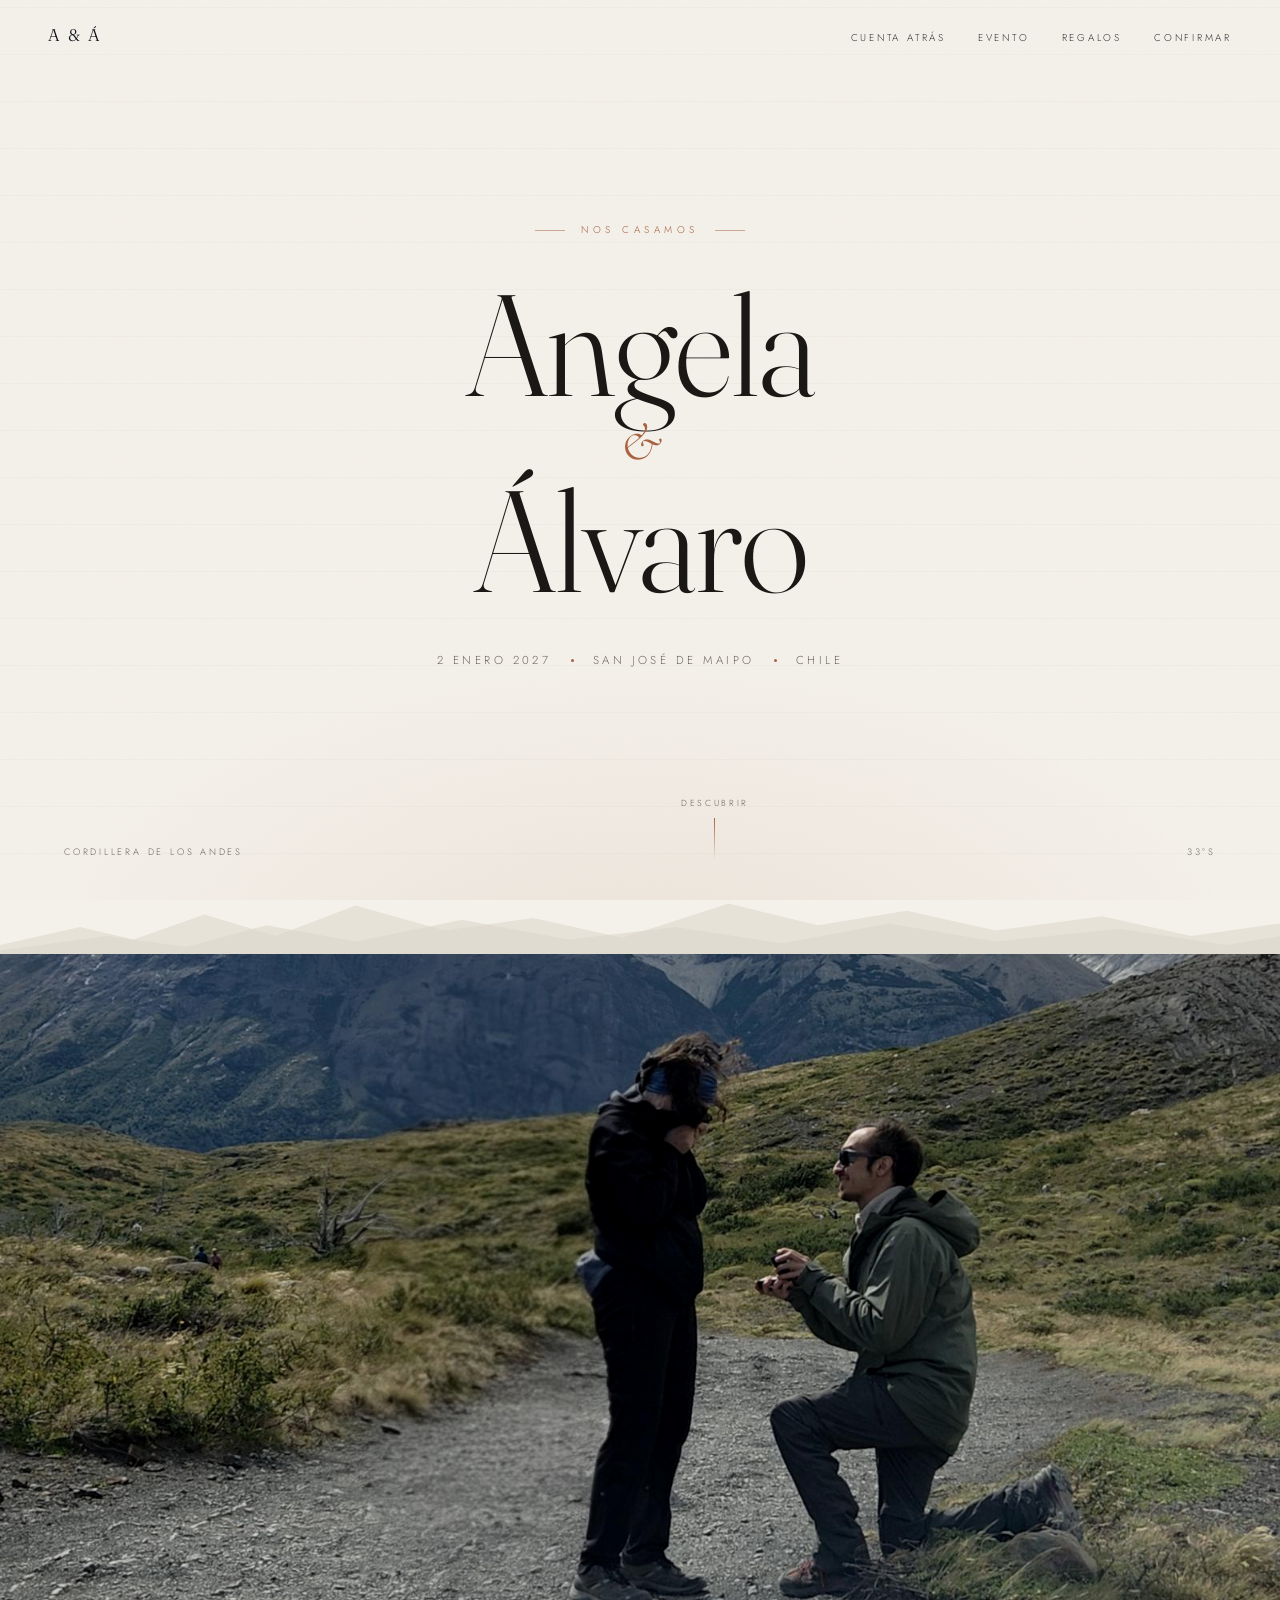
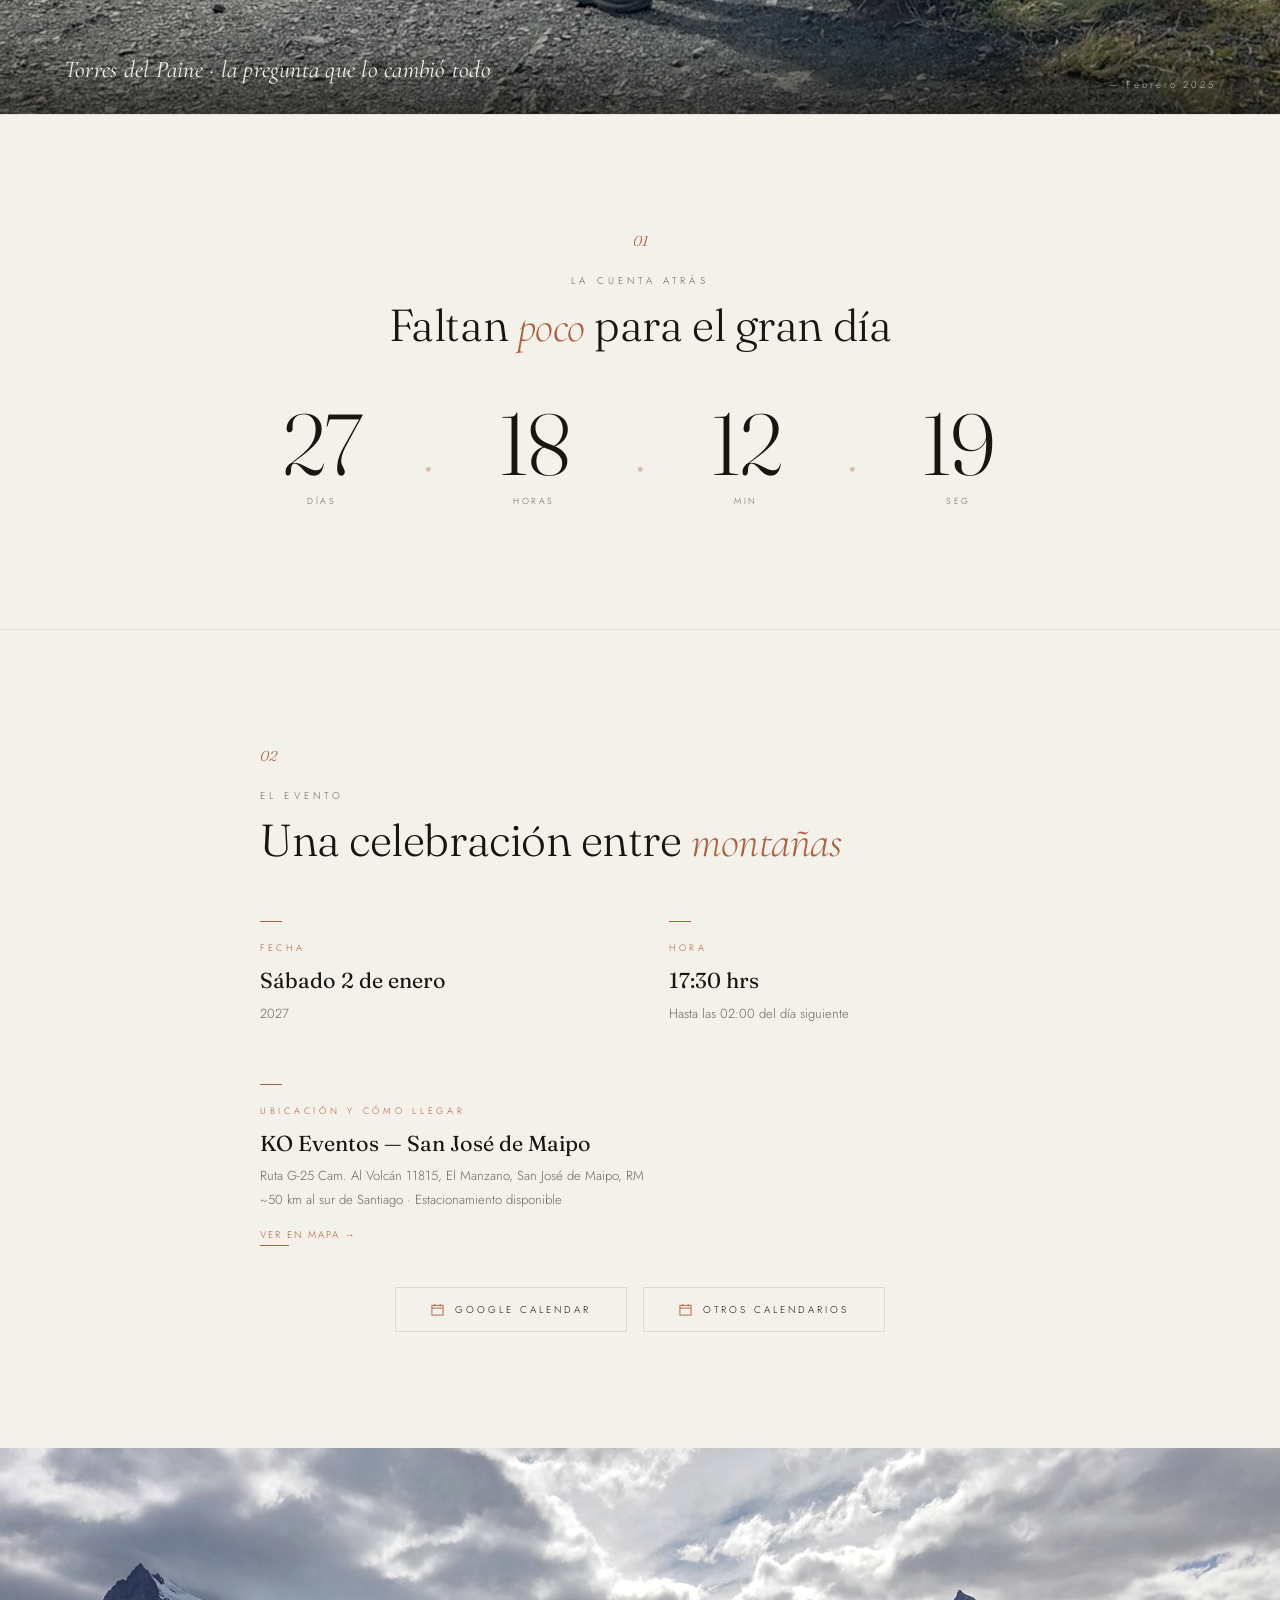
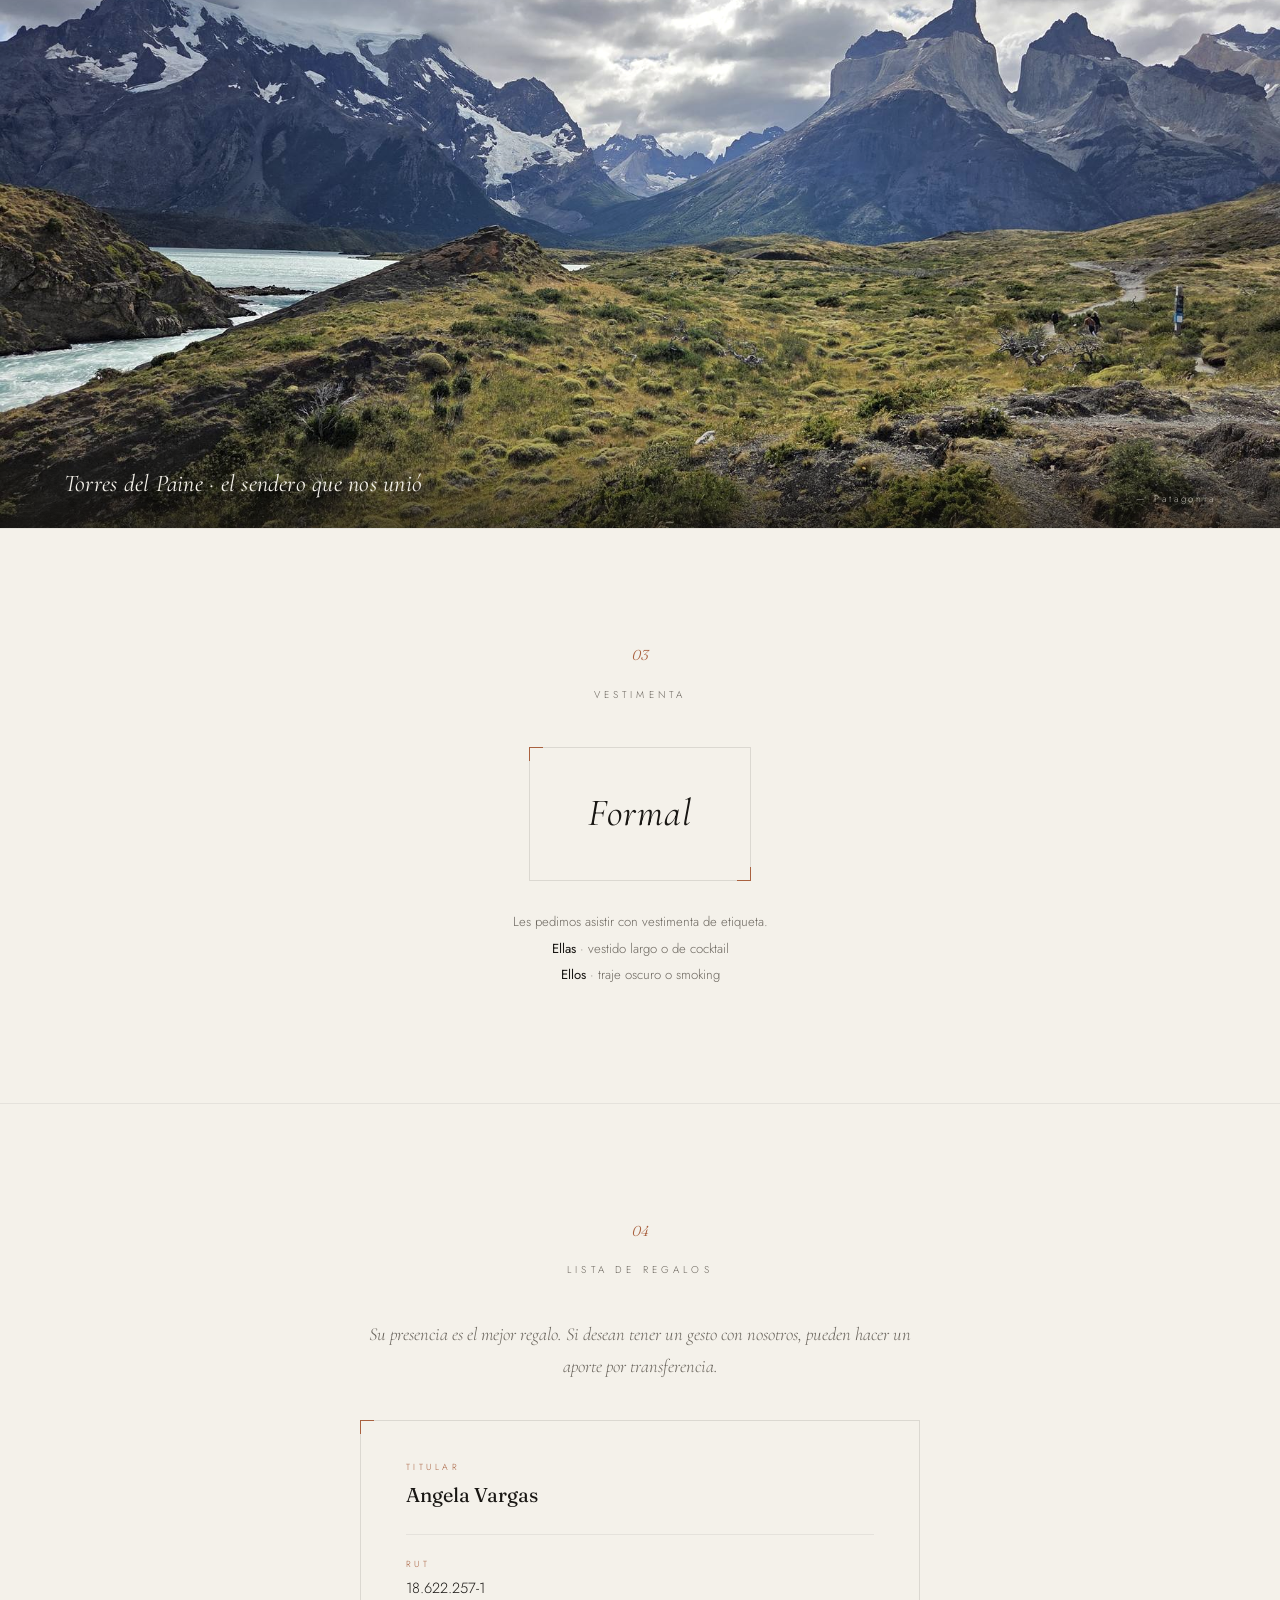
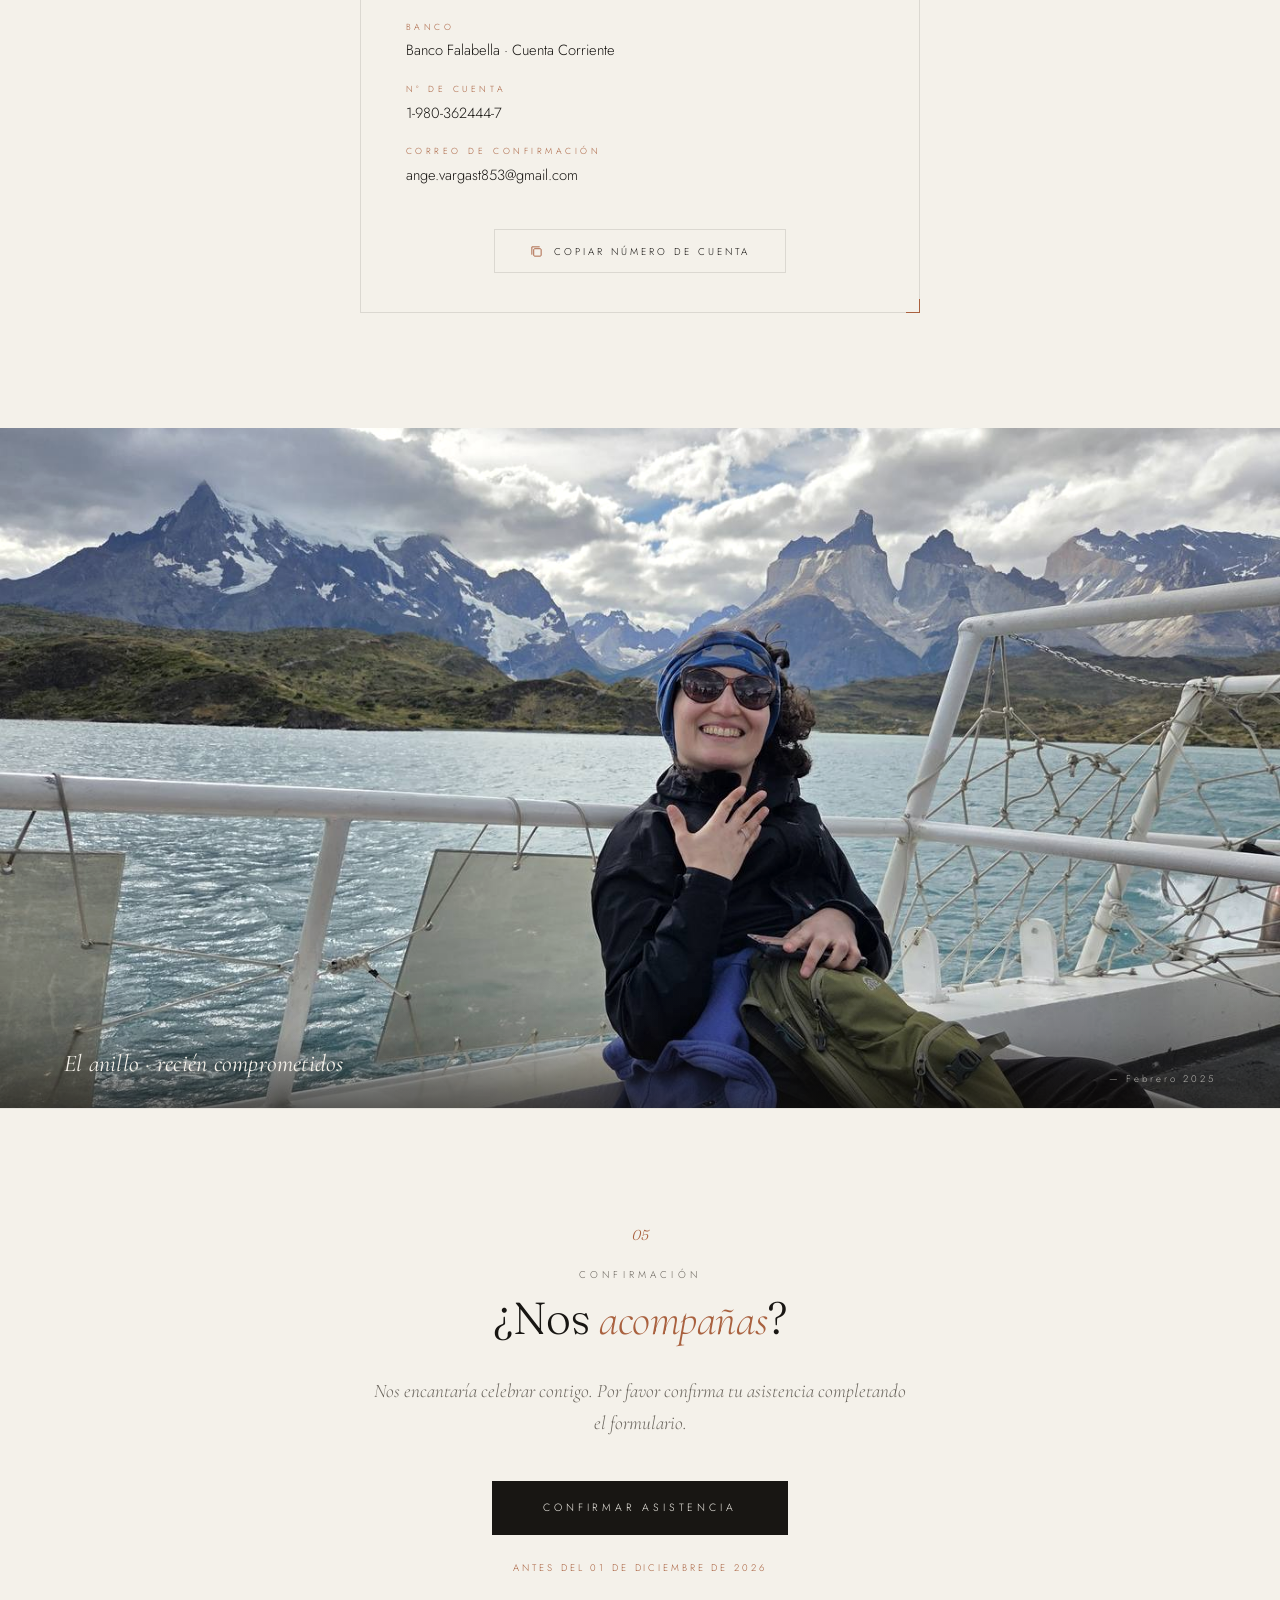
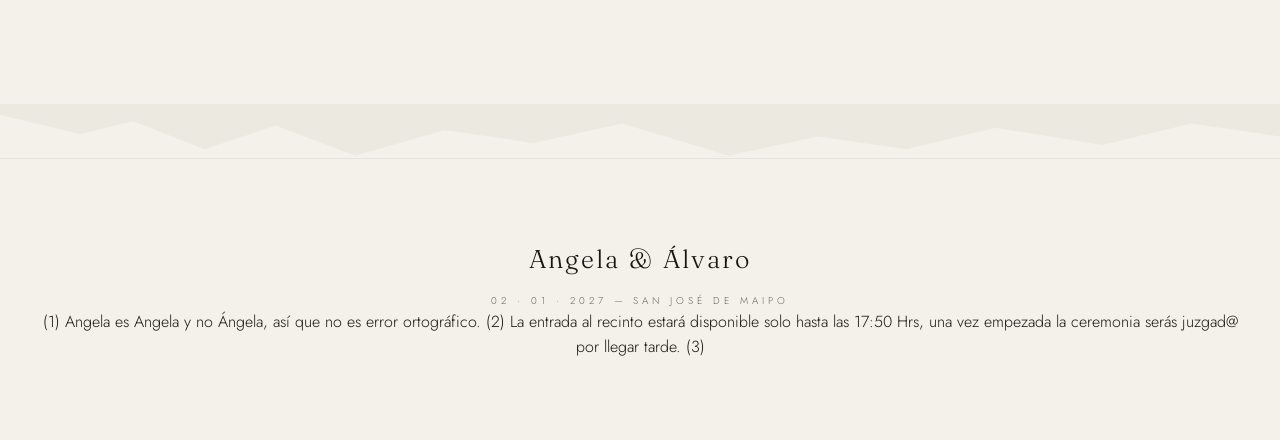
==== docs/index.html @ 8c78df87 "feat: limpieza tema bw y ajustes menores de contenido - Elimina tema b&w (docs/bw.html, src/css/them" ====
﻿<!DOCTYPE html>
<html lang="es">
<head>
<meta charset="UTF-8"/>
<meta name="viewport" content="width=device-width, initial-scale=1.0"/>
<title>Angela & Álvaro · Enero 2027</title>
<link rel="preconnect" href="https://fonts.googleapis.com"/>
<link rel="preconnect" href="https://fonts.gstatic.com" crossorigin/>
<link href="https://fonts.googleapis.com/css2?family=Cormorant:ital,wght@0,300;0,400;0,500;1,300;1,400&family=Fraunces:ital,opsz,wght@0,9..144,300;0,9..144,400;1,9..144,300&family=Jost:wght@200;300;400;500&display=swap" rel="stylesheet"/>
<style>
:root{
--paper:#f4f1ea;
  --paper-2:#eceae2;
  --ink:#181613;
  --ink-soft:#4e4a44;
  --mid:#6b665e;
  --accent:#a9613f;
  --accent-deep:#8a4a2d;
  --line:rgba(40,36,30,0.12);
  --line-soft:rgba(40,36,30,0.07);
}
</style>
<style>
*,*::before,*::after{box-sizing:border-box;margin:0;padding:0}

html{scroll-behavior:smooth;-webkit-font-smoothing:antialiased}
body{
  background:var(--paper);
  color:var(--ink);
  font-family:'Jost',sans-serif;
  font-weight:300;
  overflow-x:hidden;
  line-height:1.6;
}
/* film-grain texture overlay */
body::after{
  content:'';
  position:fixed;inset:0;
  pointer-events:none;
  z-index:9999;
  opacity:0.035;
  background-image:url("data:image/svg+xml,%3Csvg xmlns='http://www.w3.org/2000/svg' width='120' height='120'%3E%3Cfilter id='n'%3E%3CfeTurbulence type='fractalNoise' baseFrequency='0.85' numOctaves='3'/%3E%3C/filter%3E%3Crect width='100%25' height='100%25' filter='url(%23n)'/%3E%3C/svg%3E");
}

/* ───── NAV ───── */
.nav{
  position:fixed;top:0;left:0;right:0;z-index:100;
  display:flex;align-items:center;justify-content:space-between;
  padding:1.4rem clamp(1.2rem,4vw,3rem);
  mix-blend-mode:difference;
  transition:padding .4s ease;
}
.nav-mono{
  font-family:'Fraunces',serif;
  font-weight:300;
  font-size:1.05rem;
  letter-spacing:0.12em;
  color:#fff;
}
.nav-links{display:flex;gap:2rem;list-style:none}
.nav-links a{
  font-family:'Jost',sans-serif;font-weight:300;
  font-size:0.62rem;letter-spacing:0.28em;text-transform:uppercase;
  color:#fff;text-decoration:none;opacity:0.85;transition:opacity .3s;
}
.nav-links a:hover{opacity:1}
@media(max-width:680px){.nav-links{display:none}}

/* ───── HERO ───── */
.hero{
  position:relative;min-height:100svh;
  display:grid;grid-template-rows:1fr auto;
  padding:6rem clamp(1.5rem,5vw,4rem) 2.5rem;
  overflow:hidden;
}
.hero::before{
  content:'';position:absolute;inset:0;z-index:0;
  background:
    radial-gradient(ellipse 80% 60% at 50% 110%,rgba(169,97,63,0.10),transparent 60%),
    repeating-linear-gradient(0deg,transparent,transparent 46px,rgba(40,36,30,0.025) 46px,rgba(40,36,30,0.025) 47px);
}
.hero-grid{
  position:relative;z-index:1;
  align-self:center;
  display:grid;
  justify-items:center;
  text-align:center;
  width:100%;
}
.hero-kick{
  display:flex;align-items:center;gap:1rem;
  font-family:'Jost',sans-serif;font-weight:300;
  font-size:0.62rem;letter-spacing:0.45em;text-transform:uppercase;
  color:var(--accent);margin-bottom:2.5rem;
  opacity:0;animation:fu 1s .2s forwards;
}
.hero-kick::before,.hero-kick::after{content:'';width:30px;height:1px;background:var(--accent);opacity:0.5}
.hero-names{
  font-family:'Fraunces',serif;
  font-weight:300;
  font-size:clamp(3.6rem,12vw,9rem);
  line-height:0.92;
  letter-spacing:-0.015em;
  color:var(--ink);
}
.hero-names .n{display:block;opacity:0;animation:fu 1.2s forwards}
.hero-names .n1{animation-delay:.4s}
.hero-names .n2{animation-delay:.62s}
.hero-amp{
  font-family:'Cormorant',serif;font-style:italic;font-weight:300;
  font-size:clamp(1.8rem,5vw,3.4rem);
  color:var(--accent);
  display:block;margin:0.12em 0;
  opacity:0;animation:fu 1.2s .52s forwards;
}
.hero-meta{
  margin-top:2.8rem;
  display:flex;align-items:center;gap:1.2rem;flex-wrap:wrap;justify-content:center;
  font-family:'Jost',sans-serif;font-weight:300;
  font-size:0.72rem;letter-spacing:0.3em;text-transform:uppercase;
  color:var(--mid);
  opacity:0;animation:fu 1s .82s forwards;
}
.hero-meta .dot{width:3px;height:3px;border-radius:50%;background:var(--accent)}
.hero-foot{
  position:relative;z-index:1;
  display:flex;align-items:flex-end;justify-content:space-between;
  opacity:0;animation:fu 1s 1.2s forwards;
}
.hero-foot span{
  font-family:'Jost',sans-serif;font-weight:300;
  font-size:0.58rem;letter-spacing:0.3em;text-transform:uppercase;color:var(--mid);
}
.scroll-cue{display:flex;flex-direction:column;align-items:center;gap:.5rem}
.scroll-cue .ln{width:1px;height:42px;background:linear-gradient(var(--accent),transparent);animation:sp 2.4s 1.6s ease-in-out infinite}
@keyframes sp{0%,100%{opacity:.4;transform:scaleY(1)}50%{opacity:1;transform:scaleY(1.2)}}

/* ───── SECTION SHELL ───── */
section{position:relative;padding:clamp(4.5rem,9vw,8rem) clamp(1.5rem,5vw,4rem);border-top:1px solid var(--line-soft)}
.sec-num{
  font-family:'Fraunces',serif;font-style:italic;font-weight:300;
  font-size:0.9rem;color:var(--accent);
  display:block;margin-bottom:0.8rem;
}
.sec-label{
  font-family:'Jost',sans-serif;font-weight:300;
  font-size:0.62rem;letter-spacing:0.42em;text-transform:uppercase;
  color:var(--mid);
}
.sec-head{
  font-family:'Fraunces',serif;font-weight:300;
  font-size:clamp(1.8rem,4.5vw,2.8rem);
  line-height:1.1;letter-spacing:-0.01em;
  margin-top:0.5rem;
}
.sec-head em{font-family:'Cormorant',serif;font-style:italic;color:var(--accent)}

/* ───── PHOTO BANDS ───── */
.ph{position:relative;overflow:hidden;line-height:0;background:var(--paper-2)}
.ph-img{
  width:100%;height:clamp(360px,62vw,680px);object-fit:cover;display:block;
  filter:saturate(0.9) contrast(1.04);
  transition:transform 1.6s cubic-bezier(.2,.7,.2,1);
}
.ph:hover .ph-img{transform:scale(1.04)}
.ph-cap{
  position:absolute;left:0;right:0;bottom:0;
  padding:4rem clamp(1.5rem,5vw,4rem) 1.8rem;
  background:linear-gradient(to top,rgba(20,18,14,.62),rgba(20,18,14,.12) 60%,transparent);
  display:flex;align-items:flex-end;justify-content:space-between;gap:1rem;
}
.ph-cap .t{
  font-family:'Cormorant',serif;font-style:italic;font-weight:400;
  font-size:clamp(1.05rem,2.6vw,1.5rem);
  color:#f4f1ea;letter-spacing:0.01em;line-height:1.3;
}
.ph-cap .ix{
  font-family:'Jost',sans-serif;font-weight:300;
  font-size:0.6rem;letter-spacing:0.3em;color:rgba(244,241,234,.7);
  white-space:nowrap;
}
/* tall portrait band */
.ph.tall .ph-img{height:clamp(440px,90vw,760px);}

/* ───── COUNTDOWN ───── */
.cd-wrap{max-width:760px;margin:0 auto;text-align:center}
.cd-head{margin-bottom:3.4rem}
.cd-grid{display:flex;justify-content:center;align-items:flex-start;gap:clamp(.6rem,3vw,2.4rem);flex-wrap:nowrap}
.cd-item{display:flex;flex-direction:column;align-items:center;gap:.6rem;flex:1;max-width:130px}
.cd-num{
  font-family:'Fraunces',serif;font-weight:300;
  font-size:clamp(2.6rem,9vw,5.4rem);line-height:.9;
  font-variant-numeric:tabular-nums;letter-spacing:-0.02em;
}
.cd-lab{font-family:'Jost',sans-serif;font-weight:300;font-size:0.55rem;letter-spacing:0.28em;text-transform:uppercase;color:var(--mid)}
.cd-sep{font-family:'Cormorant',serif;font-size:clamp(2rem,6vw,4rem);color:var(--accent);opacity:.35;align-self:flex-start;padding-top:.08em}
@media(max-width:520px){.cd-sep{display:none}.cd-grid{gap:1rem}.cd-item{max-width:none}}

/* ───── DETAILS ───── */
.det-wrap{max-width:760px;margin:0 auto}
.det-top{margin-bottom:3.4rem}
.det-grid{display:grid;grid-template-columns:1fr 1fr;gap:clamp(2rem,5vw,3.6rem)}
@media(max-width:560px){.det-grid{grid-template-columns:1fr;gap:2.4rem}}
.det b{display:block;width:22px;height:1px;background:var(--accent);margin-bottom:1.2rem}
.det .k{font-family:'Jost',sans-serif;font-weight:300;font-size:0.58rem;letter-spacing:0.4em;text-transform:uppercase;color:var(--accent);margin-bottom:.7rem}
.det .v{font-family:'Fraunces',serif;font-weight:400;font-size:1.35rem;line-height:1.25;margin-bottom:.45rem}
.det .s{font-family:'Jost',sans-serif;font-weight:300;font-size:0.82rem;line-height:1.85;color:var(--mid)}
.det a.map{
  display:inline-flex;align-items:center;gap:.5rem;margin-top:.9rem;
  font-family:'Jost',sans-serif;font-weight:300;font-size:0.62rem;letter-spacing:0.2em;text-transform:uppercase;
  color:var(--accent);text-decoration:none;position:relative;padding-bottom:3px;
}
.det a.map::after{content:'';position:absolute;left:0;bottom:0;width:100%;height:1px;background:var(--accent);transform:scaleX(.3);transform-origin:left;transition:transform .4s}
.det a.map:hover::after{transform:scaleX(1)}

/* ───── DRESSCODE ───── */
.dc{max-width:560px;margin:0 auto;text-align:center}
.dc-top{margin-bottom:2.6rem}
.dc-badge{display:inline-block;padding:2.2rem 3.6rem;border:1px solid var(--line);position:relative;margin-bottom:1.8rem}
.dc-badge::before,.dc-badge::after{content:'';position:absolute;width:14px;height:14px;border-color:var(--accent);border-style:solid}
.dc-badge::before{top:-1px;left:-1px;border-width:1px 0 0 1px}
.dc-badge::after{bottom:-1px;right:-1px;border-width:0 1px 1px 0}
.dc-word{font-family:'Cormorant',serif;font-style:italic;font-weight:400;font-size:2.4rem;letter-spacing:.03em}
.dc-note{font-family:'Jost',sans-serif;font-weight:300;font-size:0.82rem;line-height:2;color:var(--mid)}
.dc-note strong{font-weight:400;color:var(--ink)}

/* ───── GIFTS ───── */
.gf{max-width:560px;margin:0 auto;text-align:center}
.gf-top{margin-bottom:2.4rem}
.gf-note{font-family:'Cormorant',serif;font-style:italic;font-size:1.15rem;line-height:1.7;color:var(--mid);margin-bottom:2.4rem}
.gf-card{border:1px solid var(--line);padding:2.4rem clamp(1.5rem,5vw,2.8rem);text-align:left;position:relative}
.gf-card::before{content:'';position:absolute;top:-1px;left:-1px;width:14px;height:14px;border:1px solid var(--accent);border-width:1px 0 0 1px}
.gf-card::after{content:'';position:absolute;bottom:-1px;right:-1px;width:14px;height:14px;border:1px solid var(--accent);border-width:0 1px 1px 0}
.gf-row{display:grid;gap:1.2rem}
.gf-row .k{font-family:'Jost',sans-serif;font-weight:300;font-size:0.55rem;letter-spacing:0.4em;text-transform:uppercase;color:var(--accent);margin-bottom:.35rem}
.gf-row .v{font-family:'Jost',sans-serif;font-weight:300;font-size:0.92rem;color:var(--ink)}
.gf-row .v.big{font-family:'Fraunces',serif;font-weight:400;font-size:1.25rem}
.gf-divider{height:1px;background:var(--line-soft);margin:.2rem 0}

/* ───── RSVP ───── */
.rsvp{text-align:center;padding-bottom:clamp(5rem,10vw,9rem)}
.rsvp-wrap{max-width:540px;margin:0 auto}
.rsvp-top{margin-bottom:1.8rem}
.rsvp-intro{font-family:'Cormorant',serif;font-style:italic;font-size:1.2rem;line-height:1.7;color:var(--mid);margin-bottom:2.6rem}
.rsvp-intro strong{font-style:normal;font-weight:400;color:var(--ink)}
.rsvp-cta{
  display:inline-flex;align-items:center;gap:.9rem;
  padding:1.15rem 3.2rem;background:var(--ink);color:var(--paper);
  text-decoration:none;font-family:'Jost',sans-serif;font-weight:300;
  font-size:0.66rem;letter-spacing:0.36em;text-transform:uppercase;
  position:relative;overflow:hidden;transition:color .4s;
}
.rsvp-cta span{position:relative;z-index:1}
.rsvp-cta::before{content:'';position:absolute;inset:0;background:var(--accent);transform:translateY(101%);transition:transform .45s cubic-bezier(.5,0,.2,1)}
.rsvp-cta:hover::before{transform:translateY(0)}
.rsvp-deadline{margin-top:1.6rem;font-family:'Jost',sans-serif;font-weight:300;font-size:0.6rem;letter-spacing:0.3em;text-transform:uppercase;color:var(--accent)}

/* ───── FOOTER ───── */
footer{padding:clamp(3rem,7vw,5rem) 2rem;text-align:center;border-top:1px solid var(--line-soft)}
.foot-mono{font-family:'Fraunces',serif;font-weight:300;font-size:1.6rem;letter-spacing:.08em;margin-bottom:.8rem}
.foot-date{font-family:'Jost',sans-serif;font-weight:300;font-size:0.62rem;letter-spacing:0.4em;text-transform:uppercase;color:var(--mid)}

/* mountain rule */
.mtn{width:100%;line-height:0;display:block;overflow:hidden}
.mtn svg{width:100%;height:54px;display:block}


/* calendar button */
.det-cal{margin-top:2.6rem;display:flex;justify-content:center;gap:1rem;flex-wrap:wrap}
.cal-btn{
  display:inline-flex;align-items:center;gap:.7rem;cursor:pointer;
  padding:.85rem 2.2rem;background:transparent;color:var(--ink);
  border:1px solid var(--line);
  font-family:'Jost',sans-serif;font-weight:300;
  font-size:0.62rem;letter-spacing:0.3em;text-transform:uppercase;
  transition:border-color .35s,color .35s;
  text-decoration:none;
}
.cal-btn svg{color:var(--accent);transition:color .35s}
.cal-btn:hover{border-color:var(--accent);color:var(--accent)}

/* reveal */
.rv{opacity:0;transform:translateY(26px);transition:opacity .9s cubic-bezier(.2,.7,.2,1),transform .9s cubic-bezier(.2,.7,.2,1)}
.rv.in{opacity:1;transform:none}
@keyframes fu{from{opacity:0;transform:translateY(20px)}to{opacity:1;transform:none}}
</style>
</head>
<body>

<nav class="nav">
  <div class="nav-mono">A &amp; Á</div>
  <ul class="nav-links">
    <li><a href="#fecha">Cuenta Atrás</a></li>
    <li><a href="#evento">Evento</a></li>
    <li><a href="#regalos">Regalos</a></li>
    <li><a href="#rsvp">Confirmar</a></li>
  </ul>
</nav>

<!-- HERO -->
<header class="hero">
  <div class="hero-grid">
    <div class="hero-kick">Nos casamos</div>
    <h1 class="hero-names">
      <span class="n n1">Angela</span>
      <span class="hero-amp">&amp;</span>
      <span class="n n2">Álvaro</span>
    </h1>
    <div class="hero-meta">
      <span>2 Enero 2027</span><span class="dot"></span>
      <span>San José de Maipo</span><span class="dot"></span>
      <span>Chile</span>
    </div>
  </div>
  <div class="hero-foot">
    <span>Cordillera de los Andes</span>
    <div class="scroll-cue"><span class="sec-label" style="font-size:.55rem">Descubrir</span><div class="ln"></div></div>
    <span>33°S</span>
  </div>
</header>

<div class="mtn"><svg viewBox="0 0 1440 60" preserveAspectRatio="none"><path d="M0,60 L0,50 L90,30 L150,44 L230,16 L310,40 L400,6 L500,34 L600,20 L700,42 L820,4 L920,28 L1020,12 L1120,34 L1240,18 L1340,40 L1440,26 L1440,60 Z" fill="#e6e2d8"/><path d="M0,60 L0,56 L120,40 L210,52 L300,28 L400,46 L520,22 L640,44 L760,30 L880,48 L1000,26 L1120,46 L1260,32 L1380,50 L1440,40 L1440,60 Z" fill="#dcd7cb" opacity=".6"/></svg></div>

<!-- PHOTO: proposal -->
<figure class="ph tall">
  <img class="ph-img " src="[data-uri]" alt="Torres del Paine · la pregunta que lo cambió todo" style="object-position:center 62%;"/>
  <figcaption class="ph-cap"><span class="t">Torres del Paine · la pregunta que lo cambió todo</span><span class="ix">— Febrero 2025</span></figcaption>
</figure>

<!-- COUNTDOWN -->
<section id="fecha" class="cd-sec">
  <div class="cd-wrap">
    <div class="cd-head rv">
      <span class="sec-num">01</span>
      <span class="sec-label">La cuenta atrás</span>
      <h2 class="sec-head">Faltan <em>poco</em> para el gran día</h2>
    </div>
    <div class="cd-grid rv">
      <div class="cd-item"><span class="cd-num" id="d">--</span><span class="cd-lab">días</span></div>
      <span class="cd-sep">·</span>
      <div class="cd-item"><span class="cd-num" id="h">--</span><span class="cd-lab">horas</span></div>
      <span class="cd-sep">·</span>
      <div class="cd-item"><span class="cd-num" id="m">--</span><span class="cd-lab">min</span></div>
      <span class="cd-sep">·</span>
      <div class="cd-item"><span class="cd-num" id="s">--</span><span class="cd-lab">seg</span></div>
    </div>
  </div>
</section>

<!-- PHOTO: primer trek -->


<!-- DETAILS -->
<section id="evento" class="det-sec">
  <div class="det-wrap">
    <div class="det-top rv">
      <span class="sec-num">02</span>
      <span class="sec-label">El evento</span>
      <h2 class="sec-head">Una celebración entre <em>montañas</em></h2>
    </div>
    <div class="det-grid">
      <div class="det rv"><b></b><p class="k">Fecha</p><p class="v">Sábado 2 de enero</p><p class="s">2027</p></div>
      <div class="det rv"><b></b><p class="k">Hora</p><p class="v">17:30 hrs</p><p class="s">Hasta las 02:00 del día siguiente</p></div>
      <div class="det rv" style="grid-column:1/-1"><b></b><p class="k">Ubicación y cómo llegar</p><p class="v">KO Eventos — San José de Maipo</p><p class="s">Ruta G-25 Cam. Al Volcán 11815, El Manzano, San José de Maipo, RM<br>~50 km al sur de Santiago · Estacionamiento disponible</p><a class="map" href="https://maps.google.com/?q=KO+Eventos+Camino+Al+Volcan+11815+El+Manzano+San+Jose+de+Maipo" target="_blank">Ver en mapa →</a></div>
    </div>
    <div class="det-cal rv">
      <a class="cal-btn" href="https://calendar.google.com/calendar/render?action=TEMPLATE&text=Boda+de+Angela+%26+%C3%81lvaro&dates=20270102T173000/20270103T020000&ctz=America%2FSantiago&details=%C2%A1Nos+casamos%21+Te+esperamos+para+celebrar+juntos.+C%C3%B3digo+de+vestimenta%3A+Formal.&location=KO+Eventos%2C+Cam.+Al+Volc%C3%A1n+11815%2C+El+Manzano%2C+San+Jos%C3%A9+de+Maipo" target="_blank"><svg width="13" height="13" viewBox="0 0 14 14" fill="none"><rect x="1" y="2.5" width="12" height="10.5" stroke="currentColor" stroke-width="1"/><path d="M1 5.5h12M4 1v2.5M10 1v2.5" stroke="currentColor" stroke-width="1"/></svg><span>Google Calendar</span></a>
      <button class="cal-btn" onclick="addToCalendar()"><svg width="13" height="13" viewBox="0 0 14 14" fill="none"><rect x="1" y="2.5" width="12" height="10.5" stroke="currentColor" stroke-width="1"/><path d="M1 5.5h12M4 1v2.5M10 1v2.5" stroke="currentColor" stroke-width="1"/></svg><span>Otros calendarios</span></button>
    </div>
  </div>
</section>

<!-- PHOTO: panorama -->
<figure class="ph">
  <img class="ph-img " src="[data-uri]" alt="Torres del Paine · el sendero que nos unió" style="object-position:center 40%;"/>
  <figcaption class="ph-cap"><span class="t">Torres del Paine · el sendero que nos unió</span><span class="ix">— Patagonia</span></figcaption>
</figure>

<!-- DRESSCODE -->
<section class="dc-sec">
  <div class="dc">
    <div class="dc-top rv">
      <span class="sec-num">03</span>
      <span class="sec-label">Vestimenta</span>
    </div>
    <div class="dc-badge rv"><span class="dc-word">Formal</span></div>
    <p class="dc-note rv">Les pedimos asistir con vestimenta de etiqueta.<br><strong>Ellas</strong> · vestido largo o de cocktail<br><strong>Ellos</strong> · traje oscuro o smoking</p>
  </div>
</section>

<!-- PHOTO: cascada -->


<!-- GIFTS -->
<section id="regalos" class="gf-sec">
  <div class="gf">
    <div class="gf-top rv">
      <span class="sec-num">04</span>
      <span class="sec-label">Lista de regalos</span>
    </div>
    <p class="gf-note rv">Su presencia es el mejor regalo. Si desean tener un gesto con nosotros, pueden hacer un aporte por transferencia.</p>
    <div class="gf-card rv">
      <div class="gf-row">
        <div><p class="k">Titular</p><p class="v big">Angela Vargas</p></div>
        <div class="gf-divider"></div>
        <div><p class="k">RUT</p><p class="v">18.622.257-1</p></div>
        <div><p class="k">Banco</p><p class="v">Banco Falabella · Cuenta Corriente</p></div>
        <div><p class="k">N° de cuenta</p><p class="v" id="gf-acct">1-980-362444-7</p></div>
        <div><p class="k">Correo de confirmación</p><p class="v">ange.vargast853@gmail.com</p></div>
      </div>
      <div class="det-cal"><button class="cal-btn" onclick="copyAccount()"><svg width="13" height="13" viewBox="0 0 14 14" fill="none"><rect x="4" y="4" width="8" height="8" rx="1" stroke="currentColor" stroke-width="1"/><path d="M2 10V2h8" stroke="currentColor" stroke-width="1" stroke-linecap="round"/></svg><span>Copiar número de cuenta</span></button></div>
    </div>
  </div>
</section>

<!-- PHOTO: angela anillo -->
<figure class="ph">
  <img class="ph-img " src="[data-uri]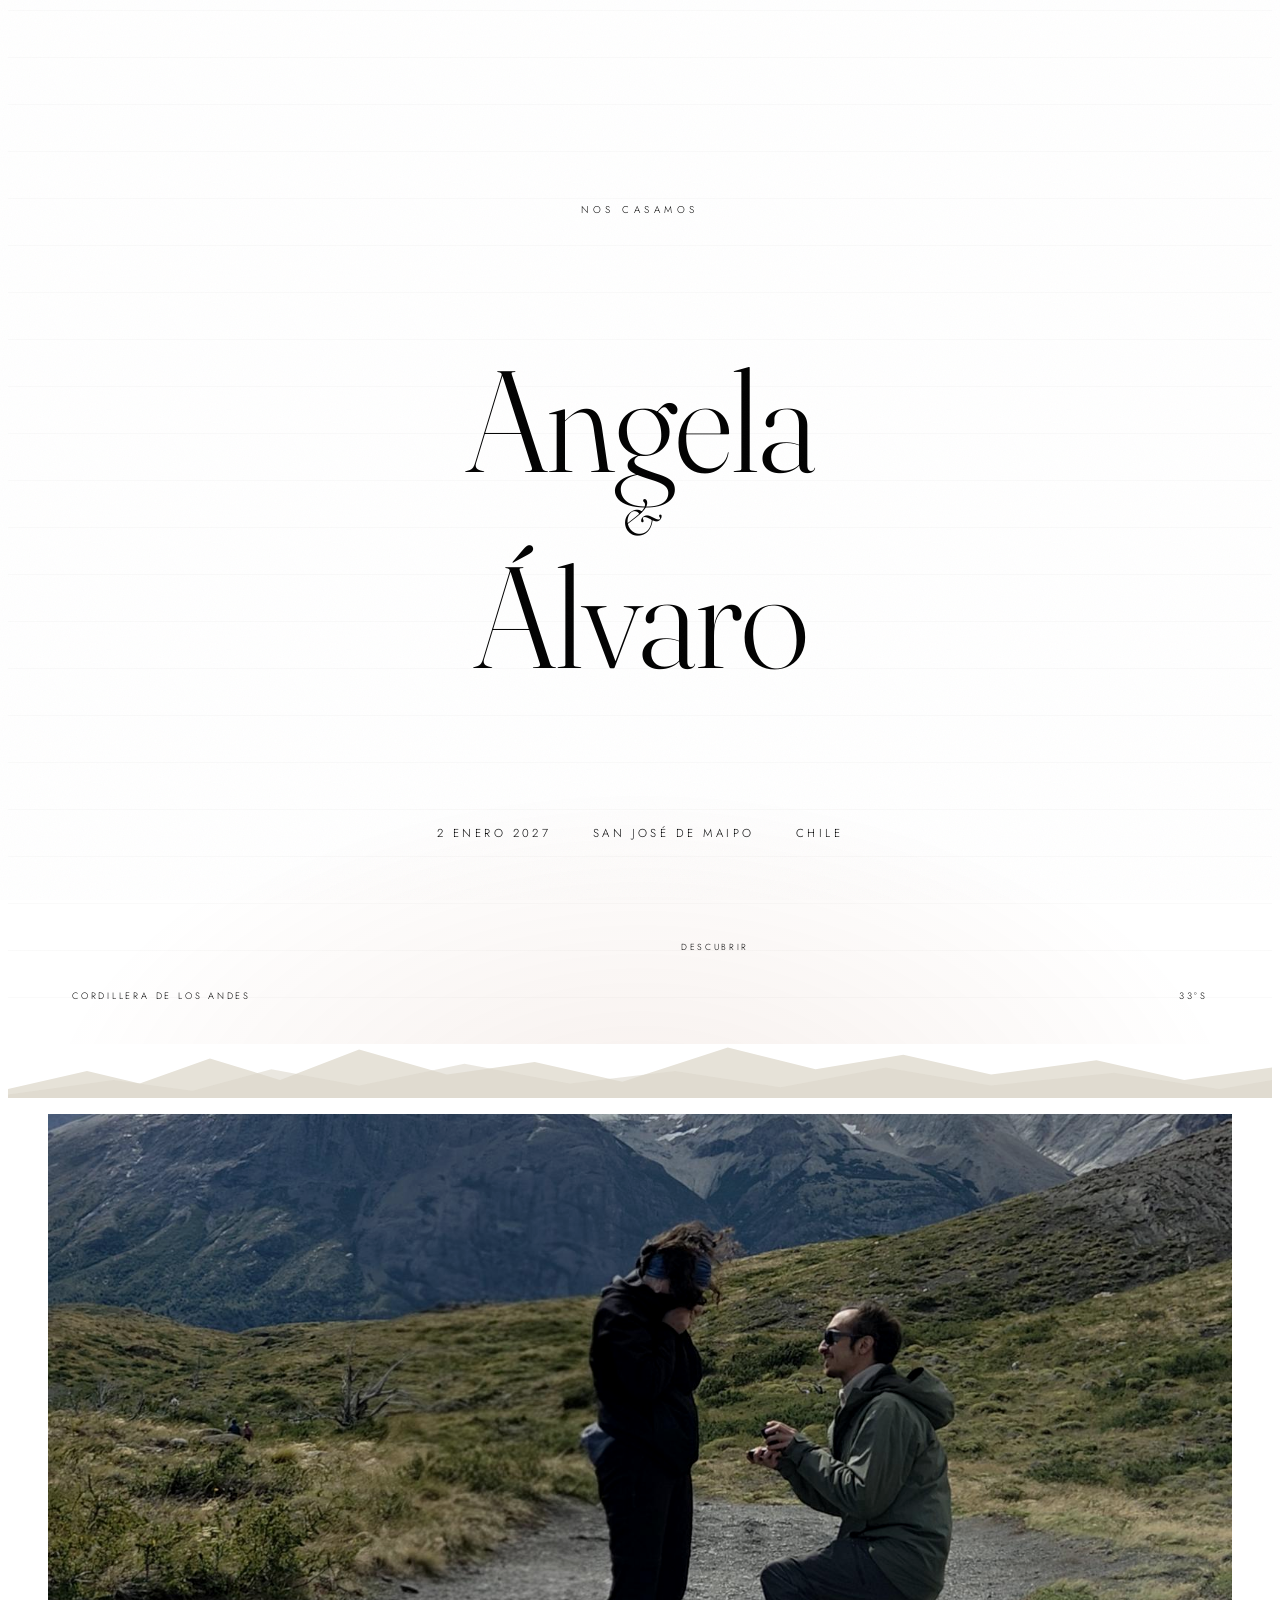
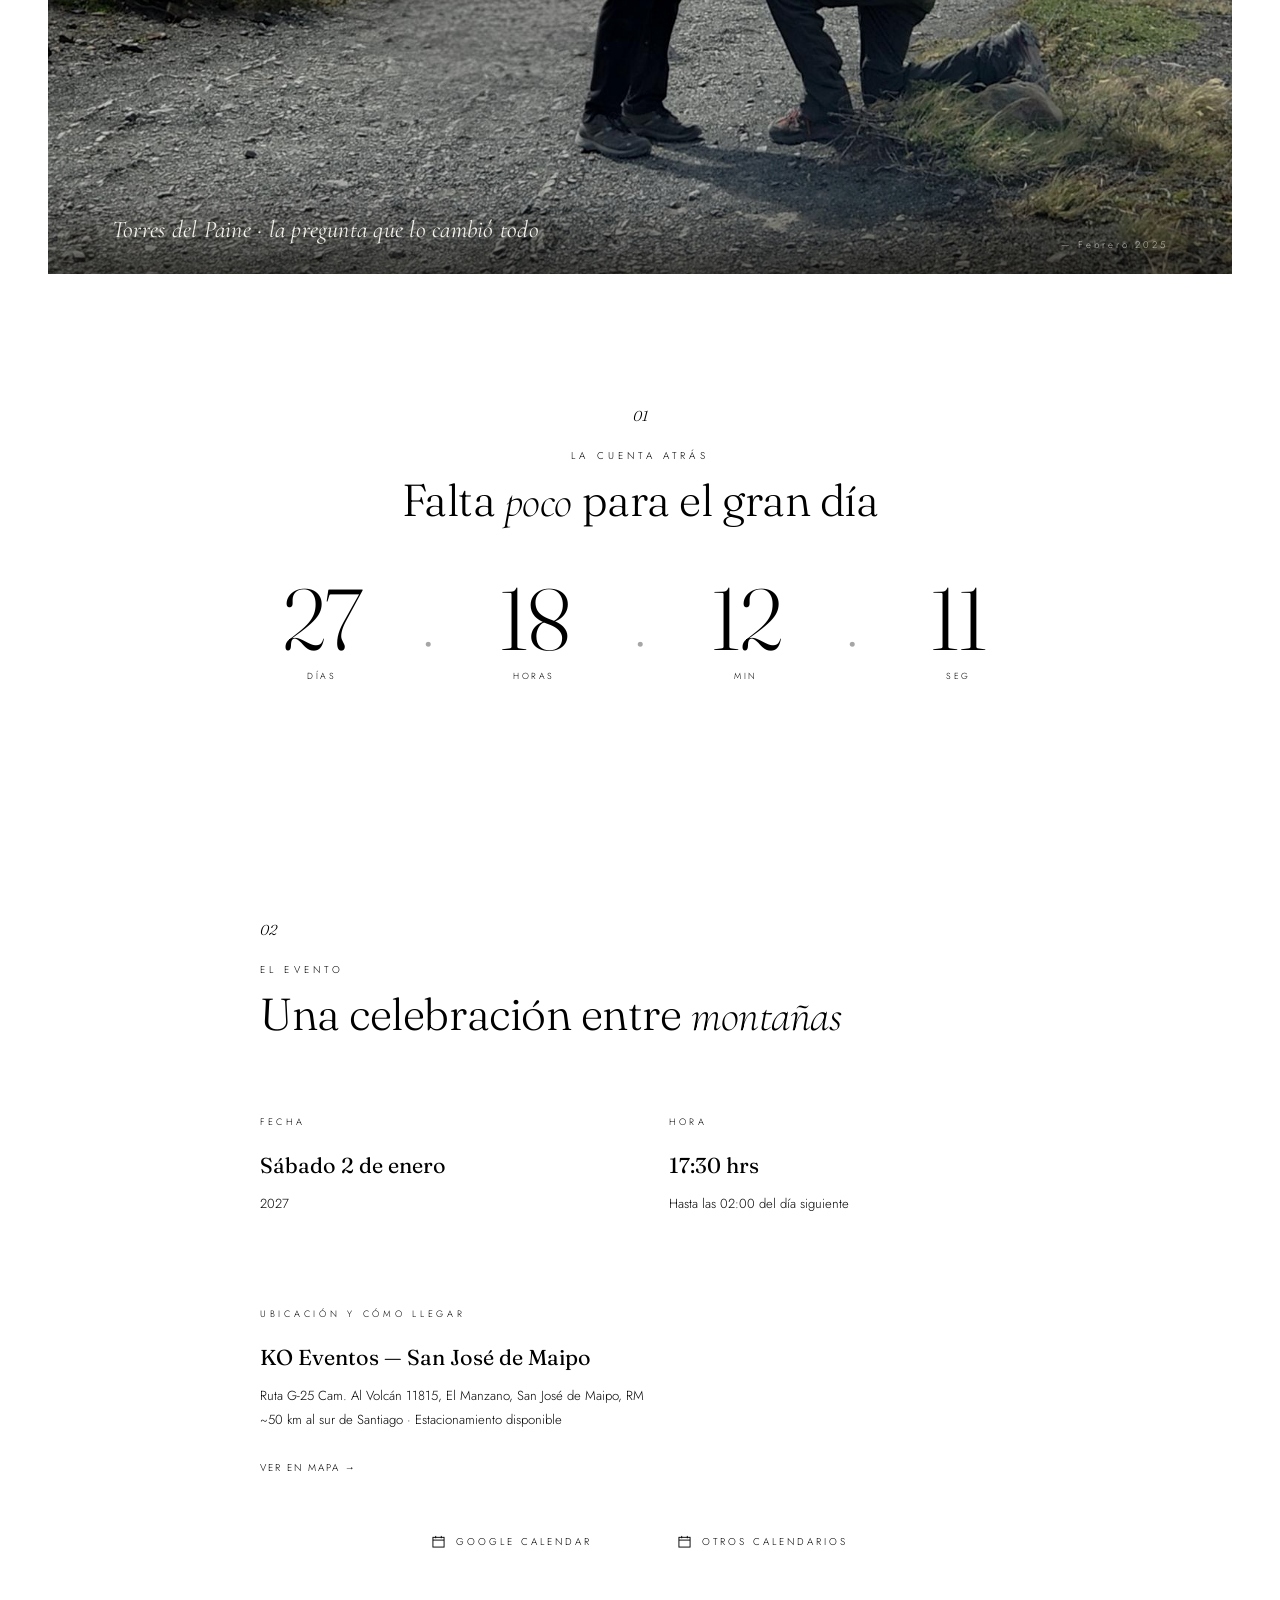
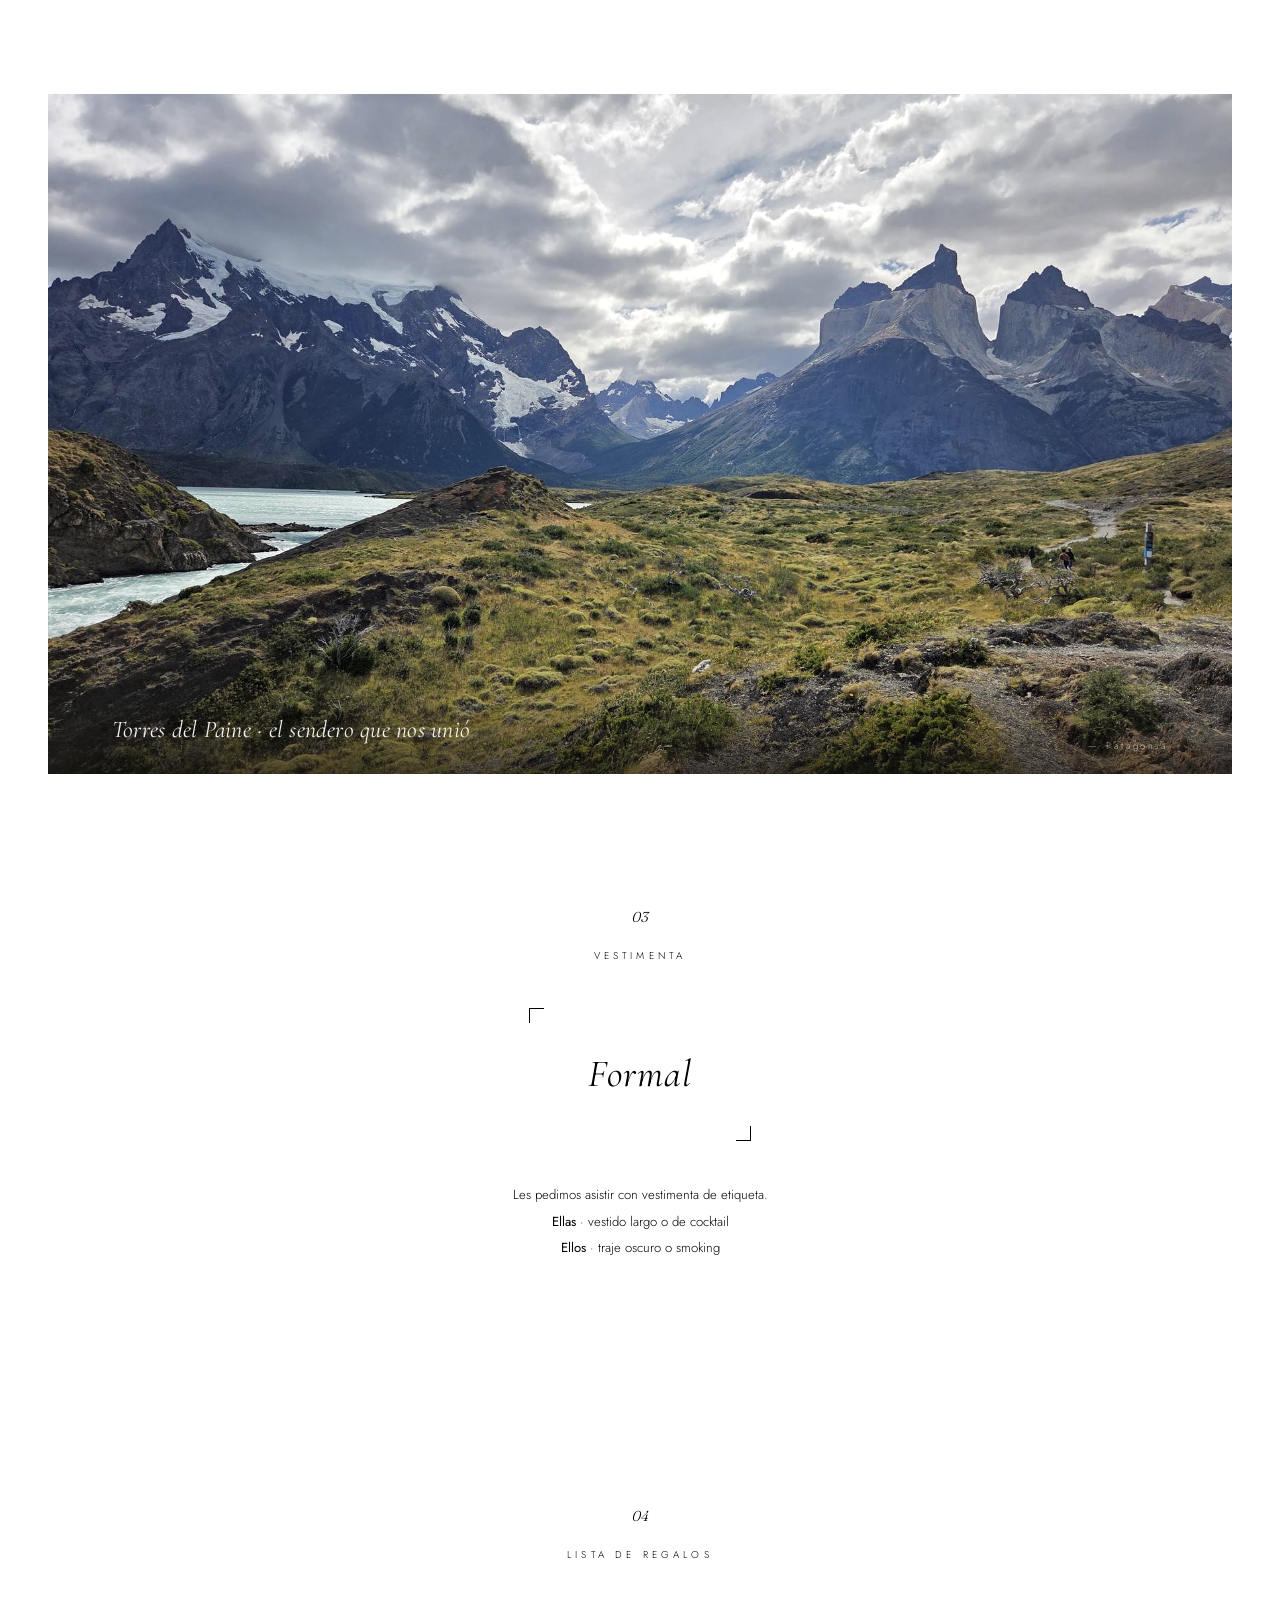
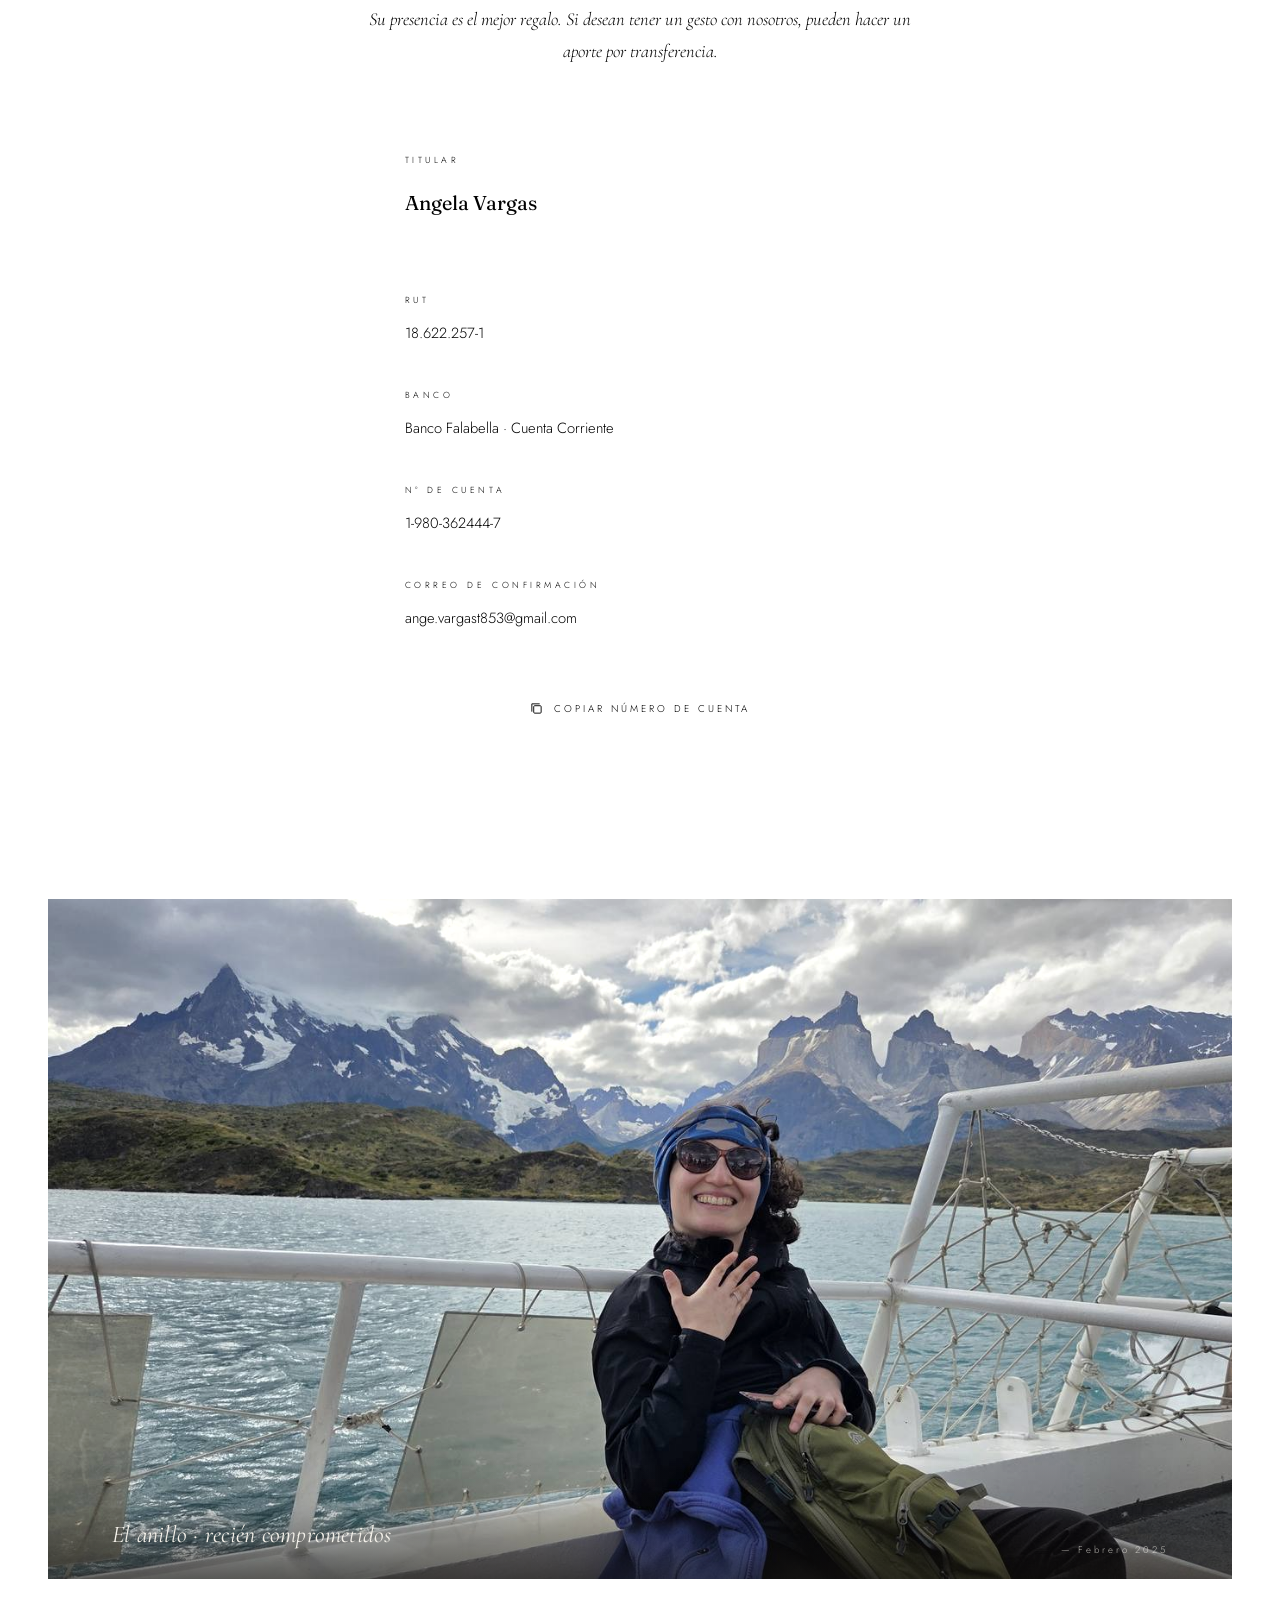
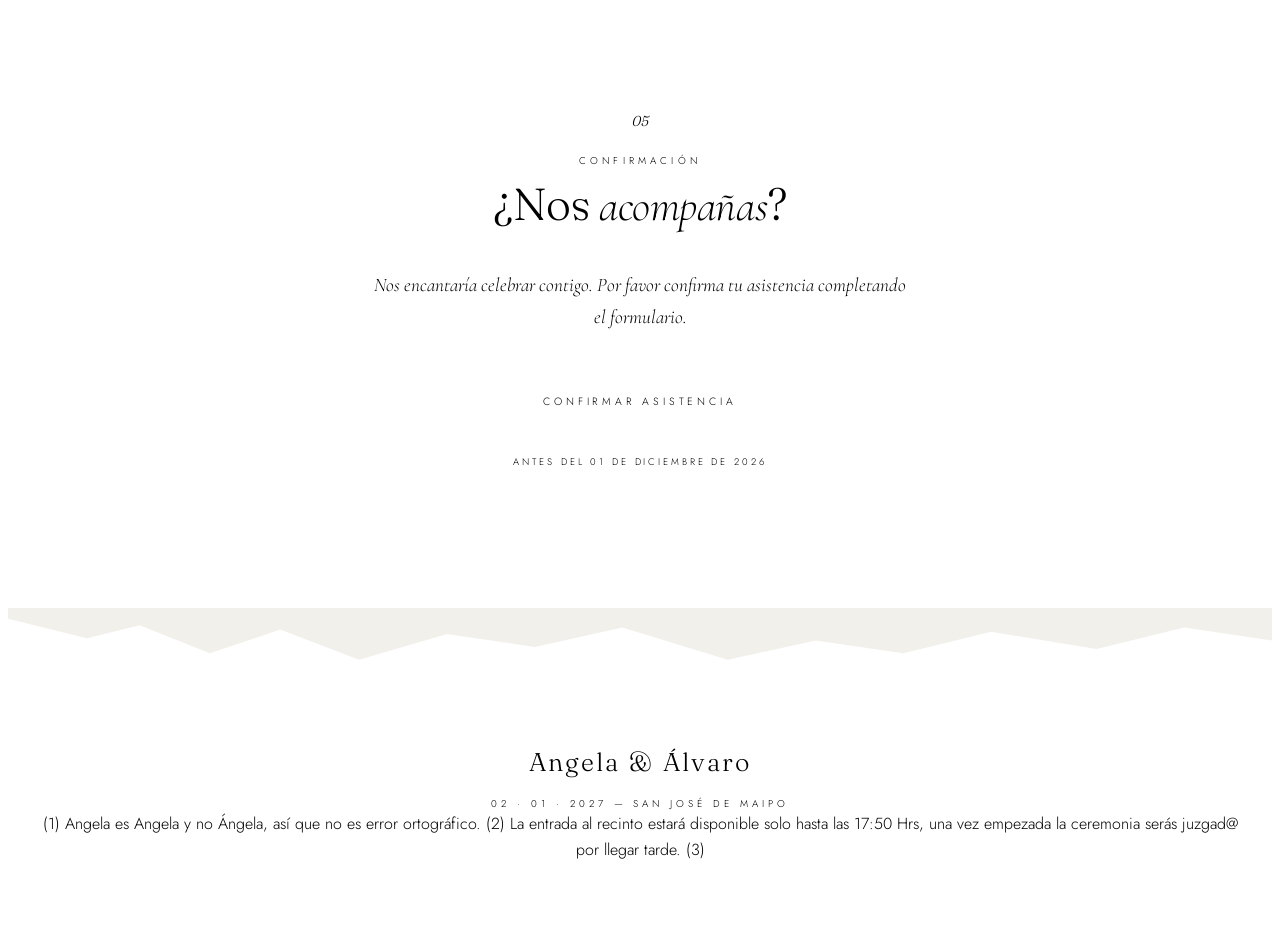
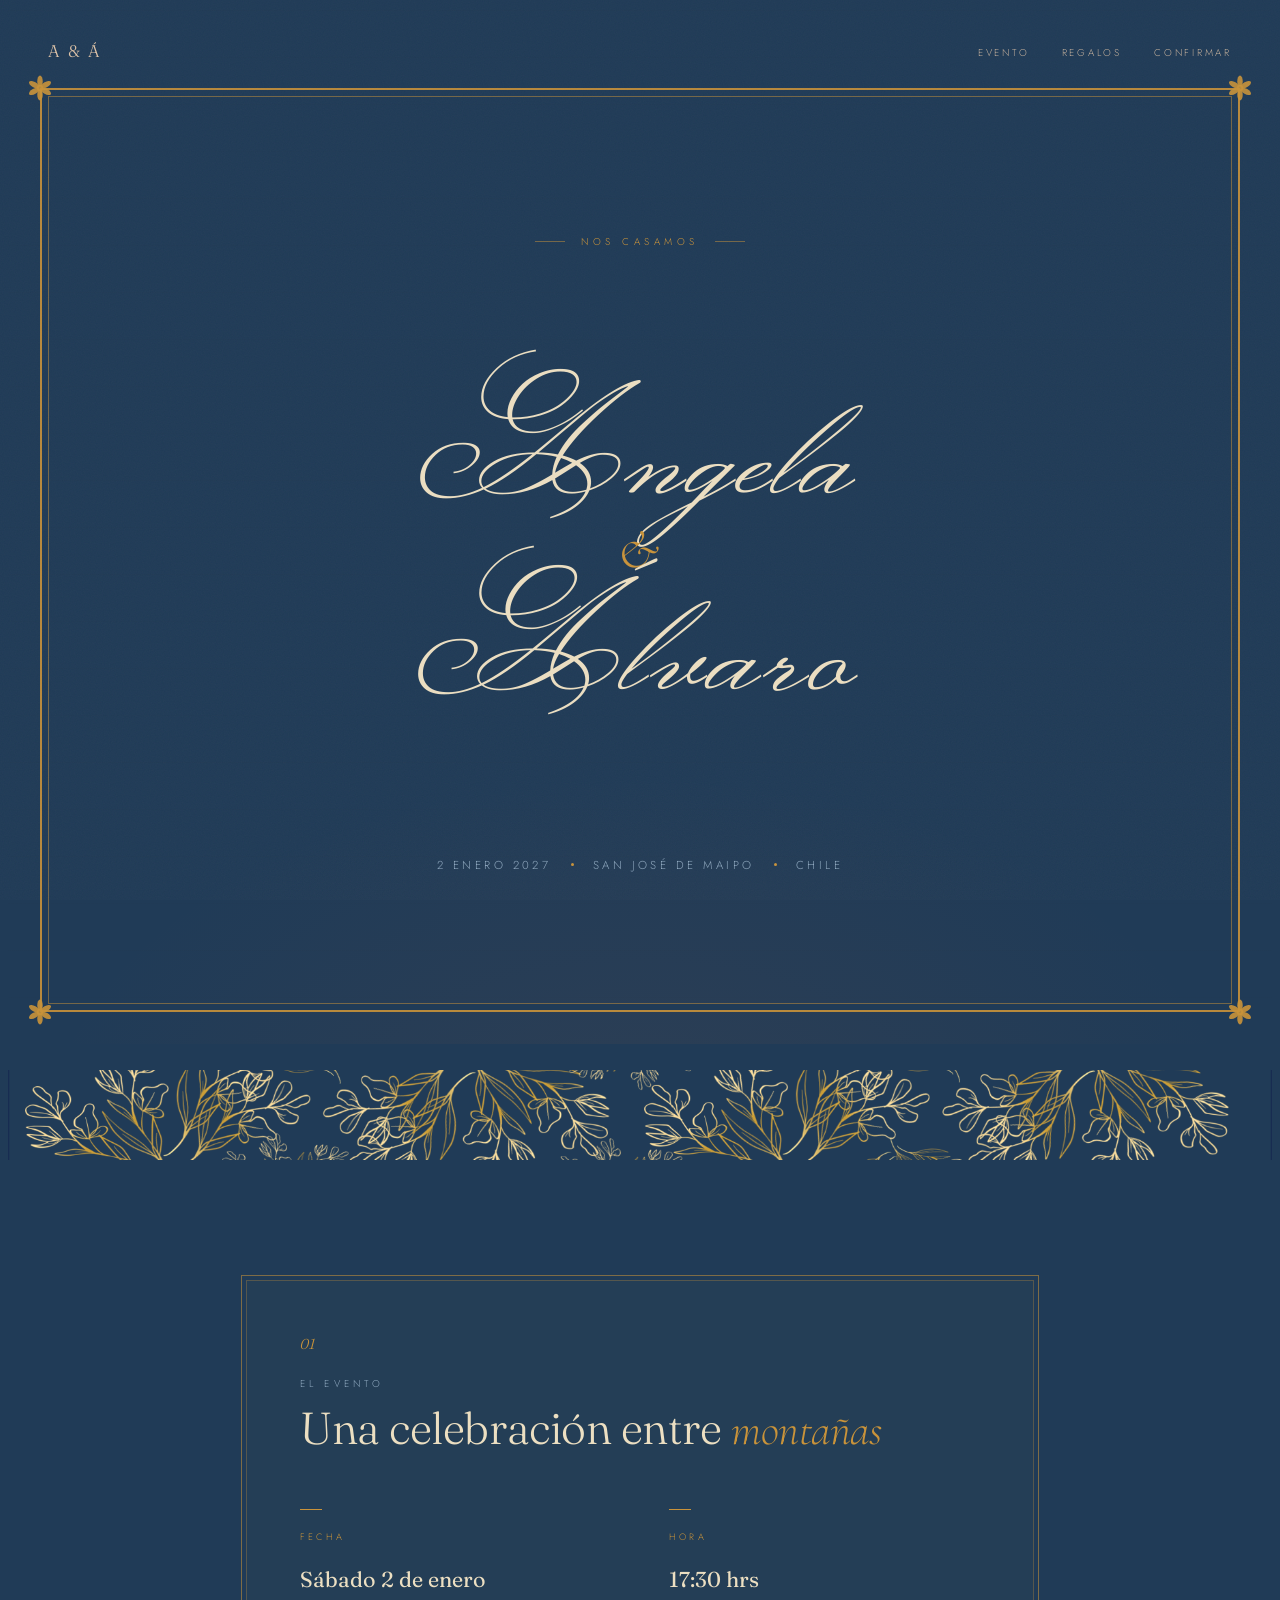
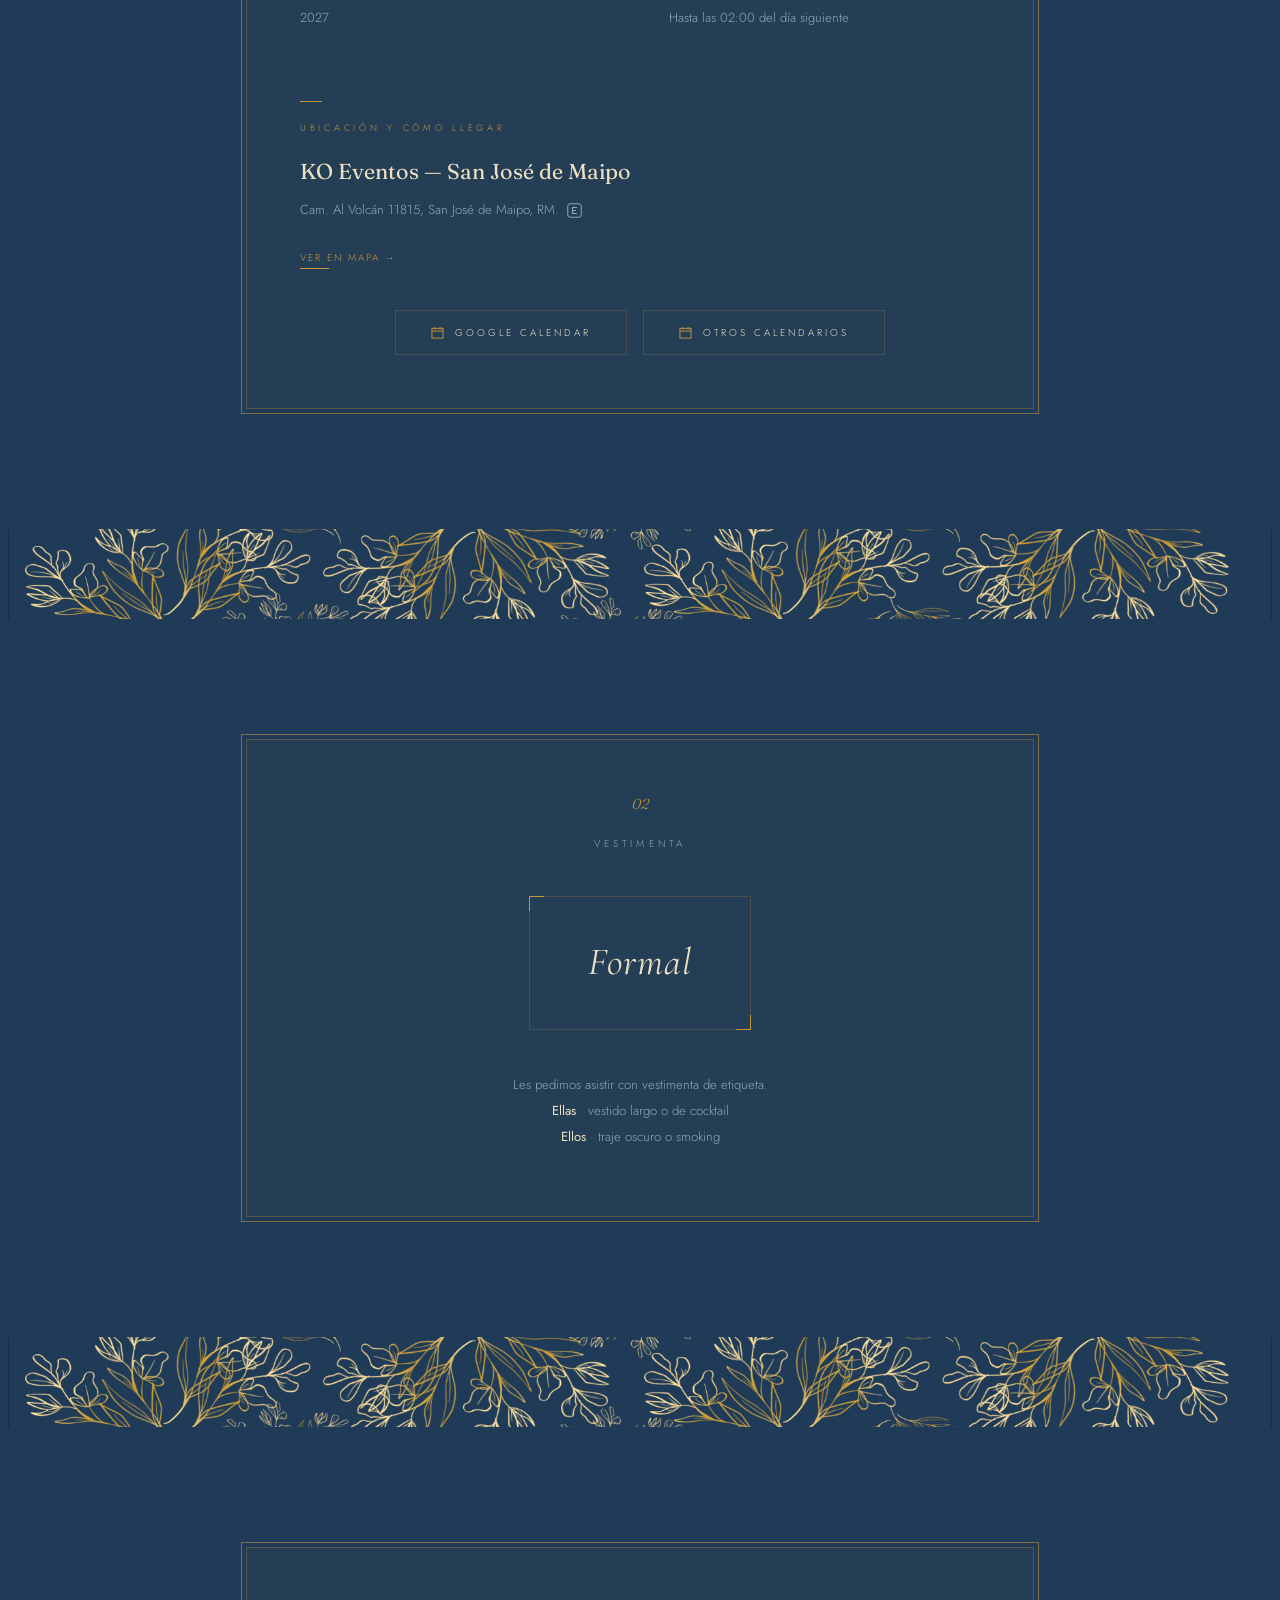
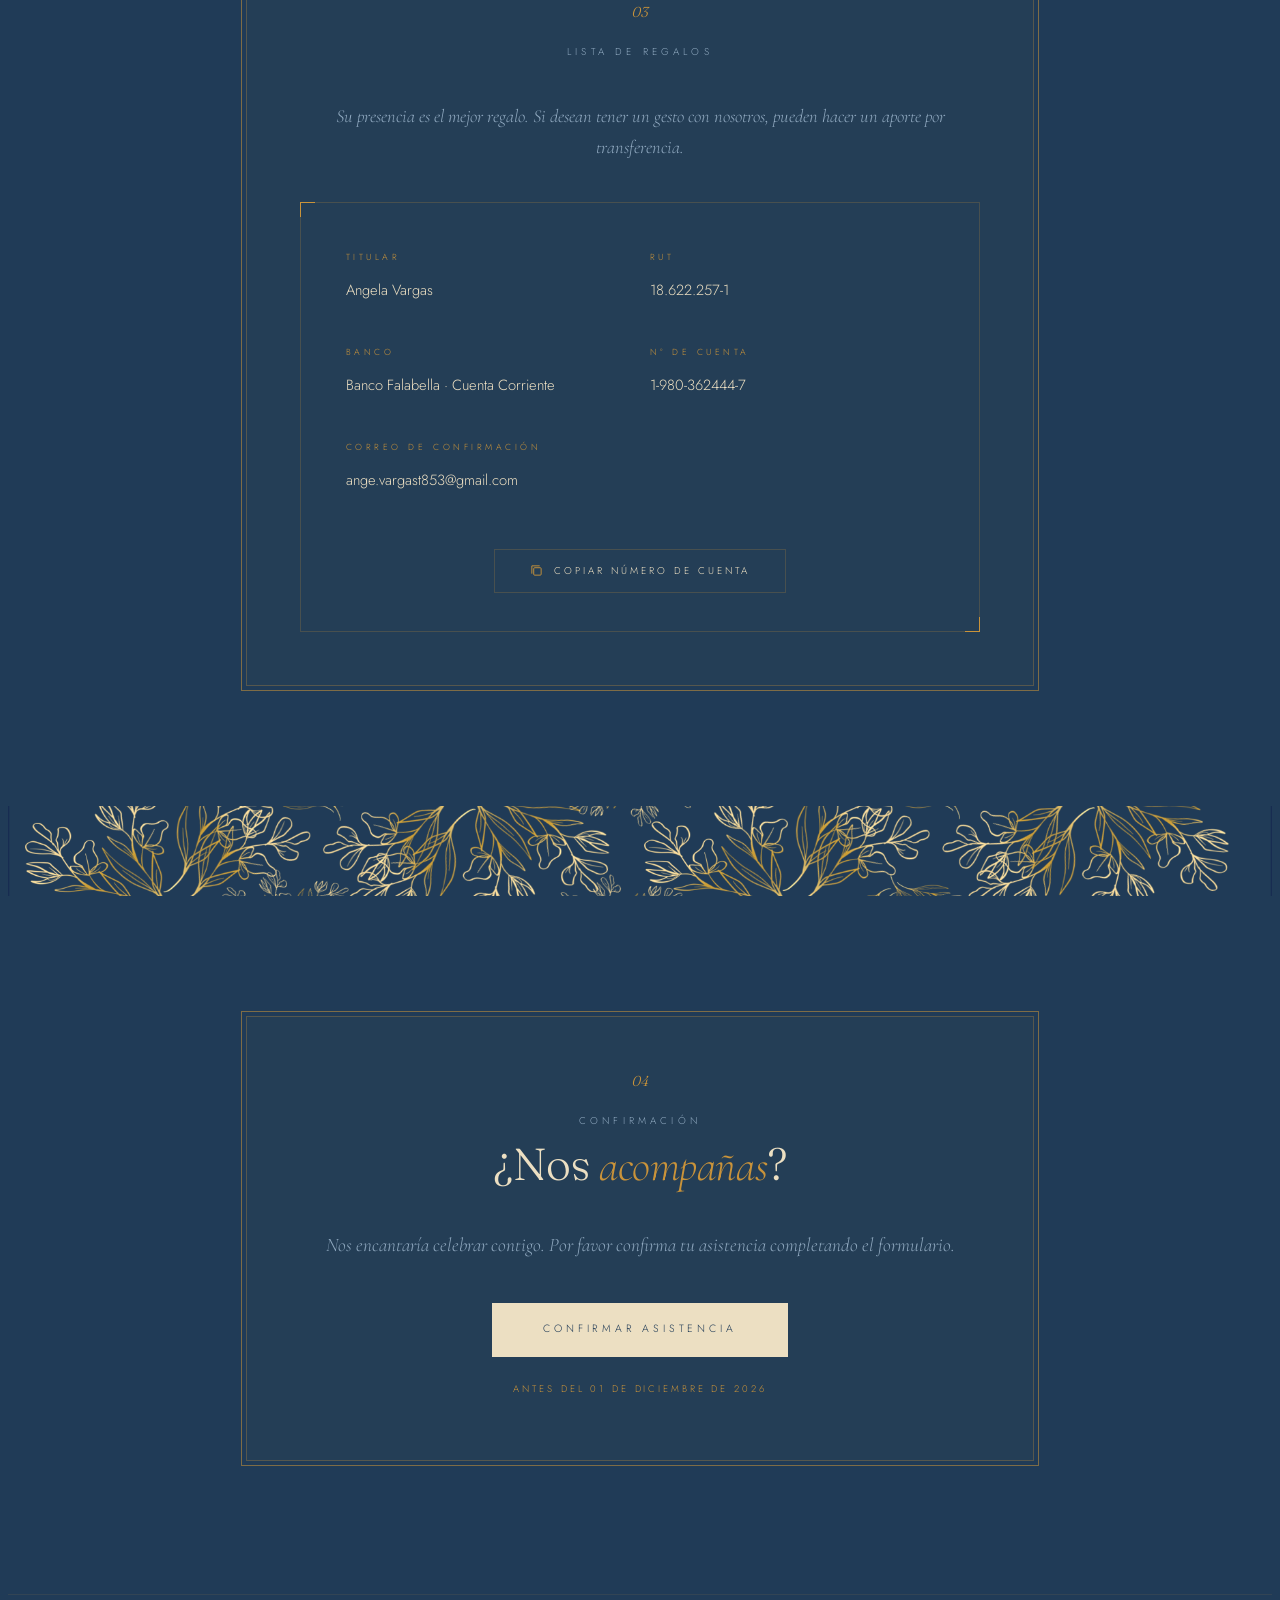
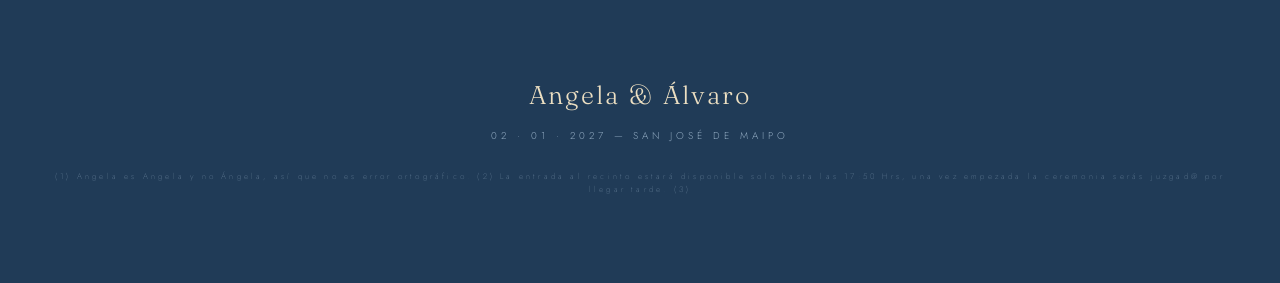
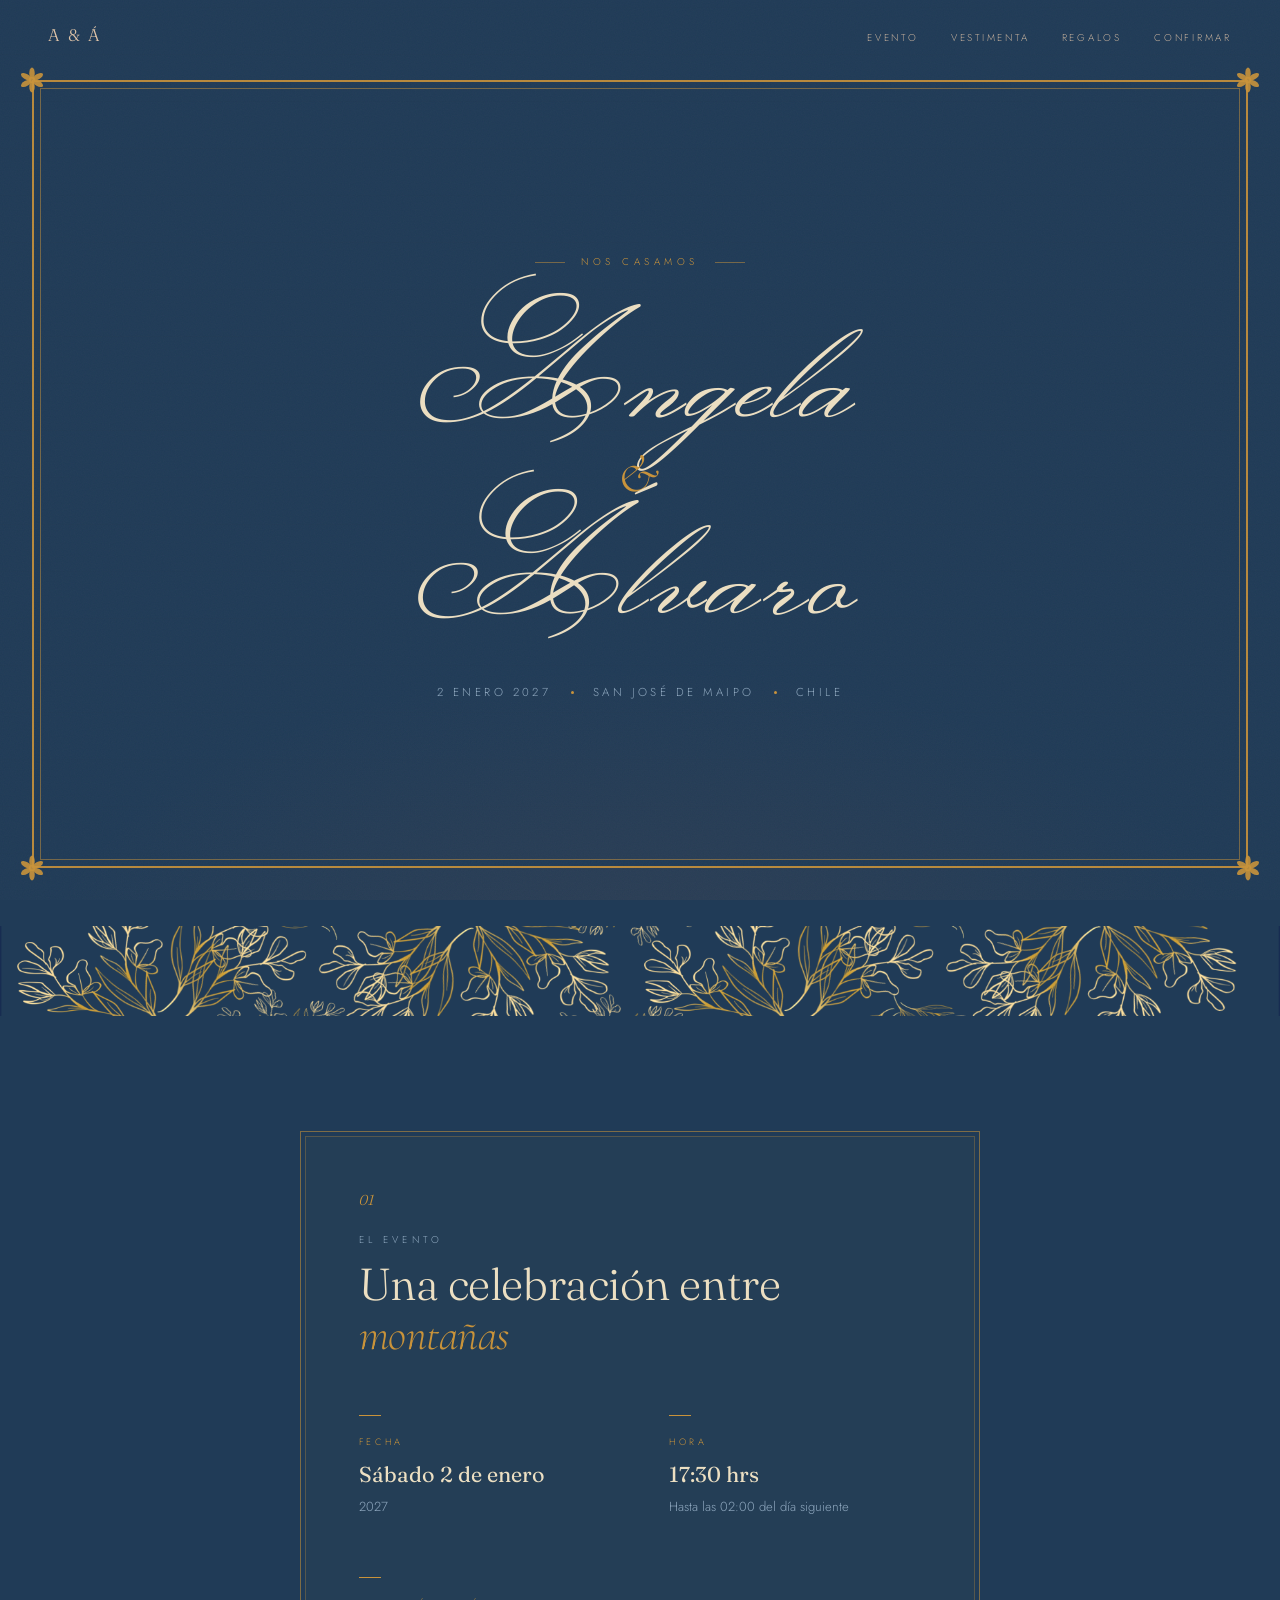
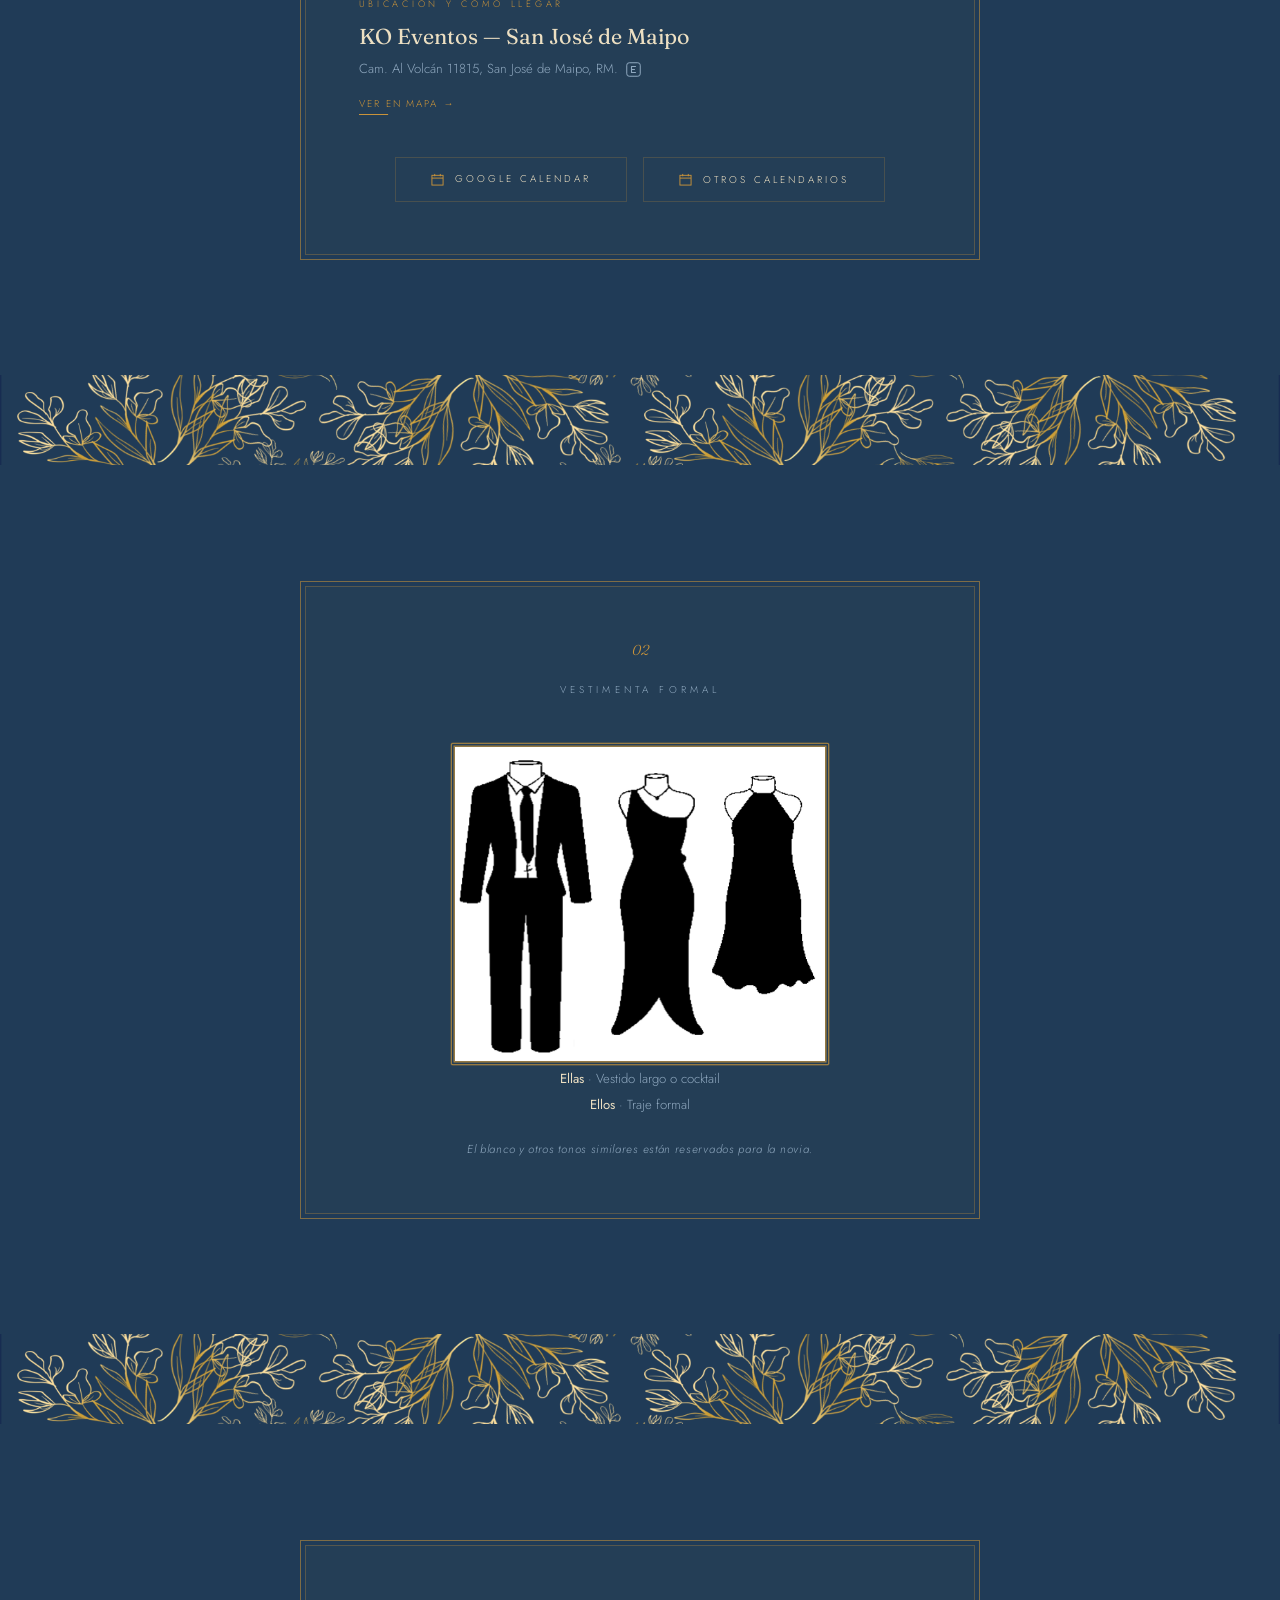
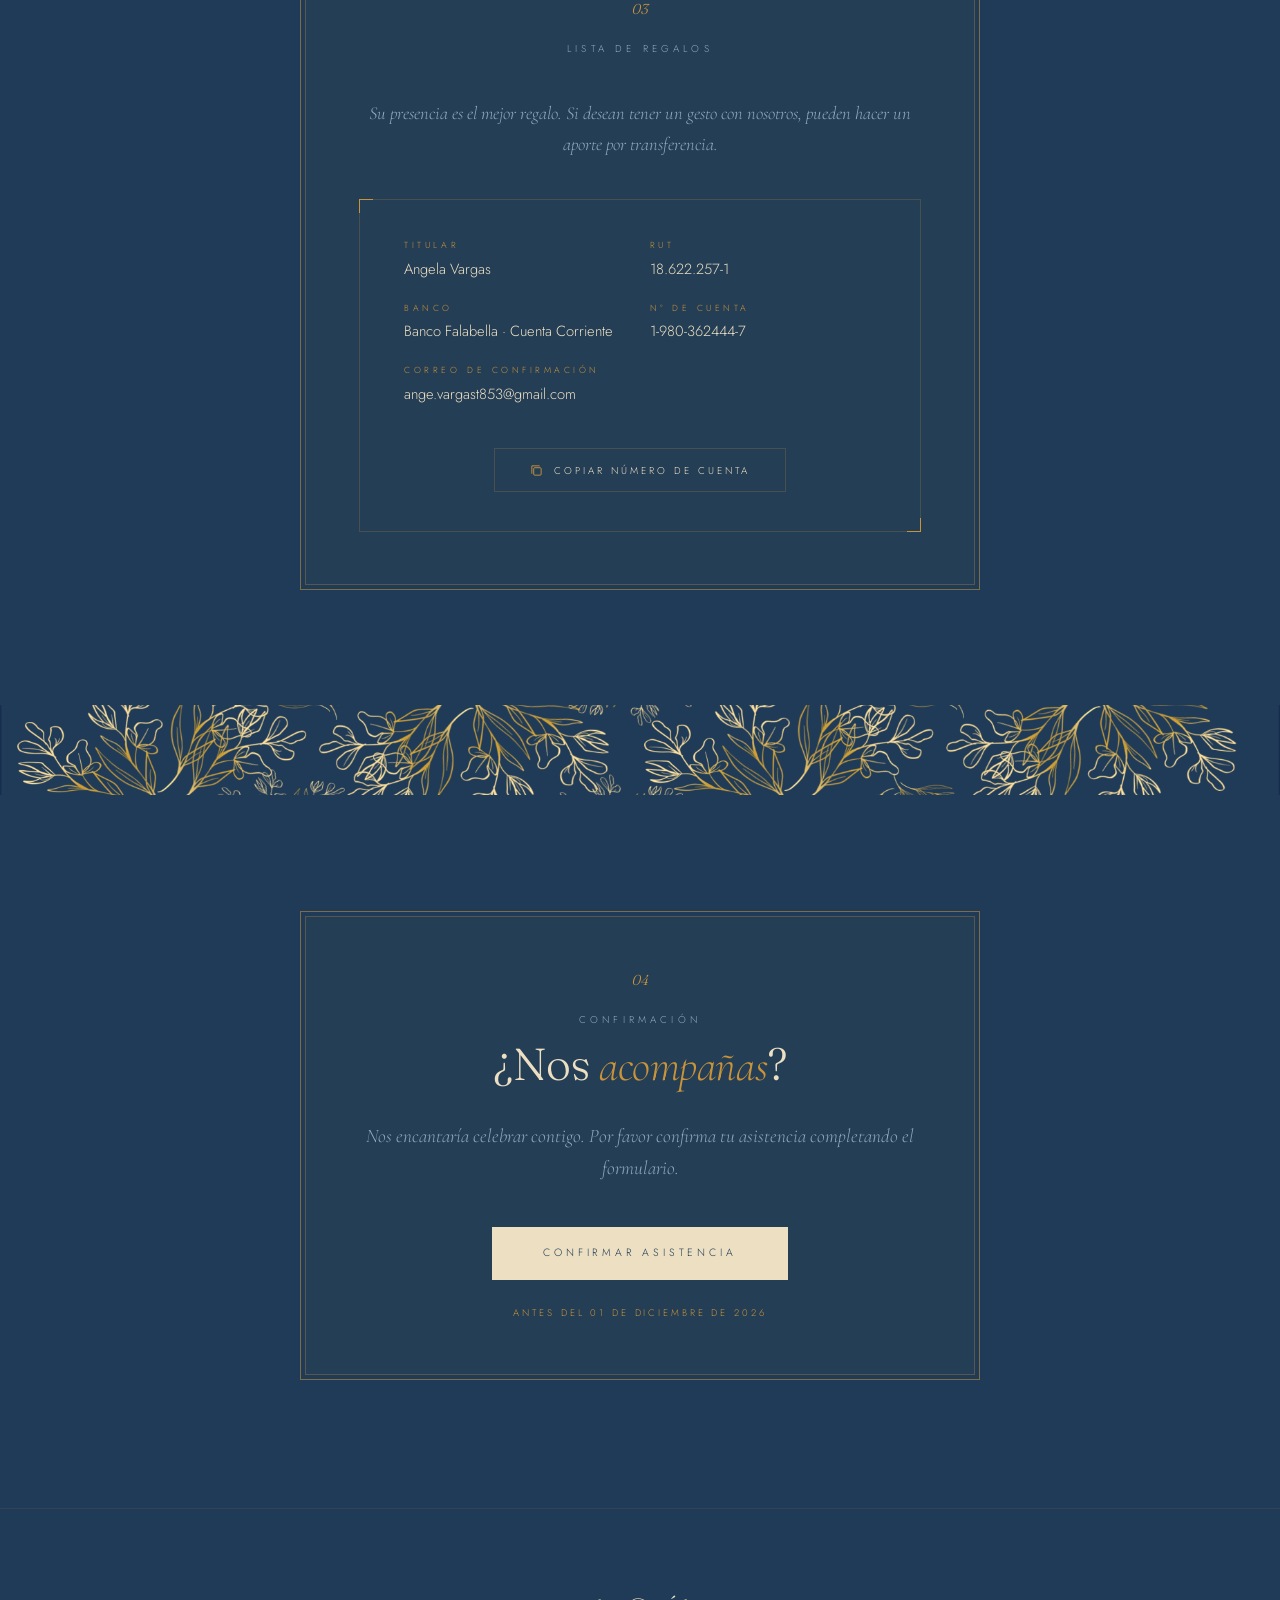
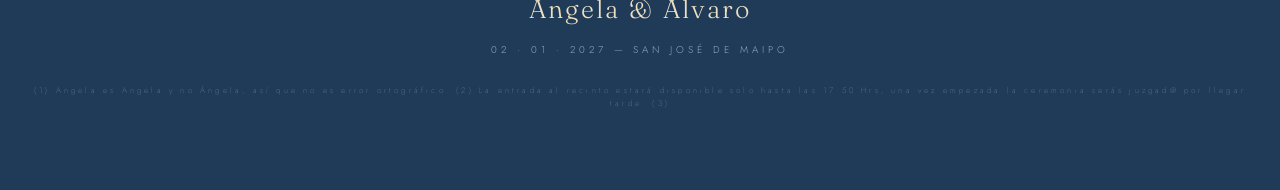
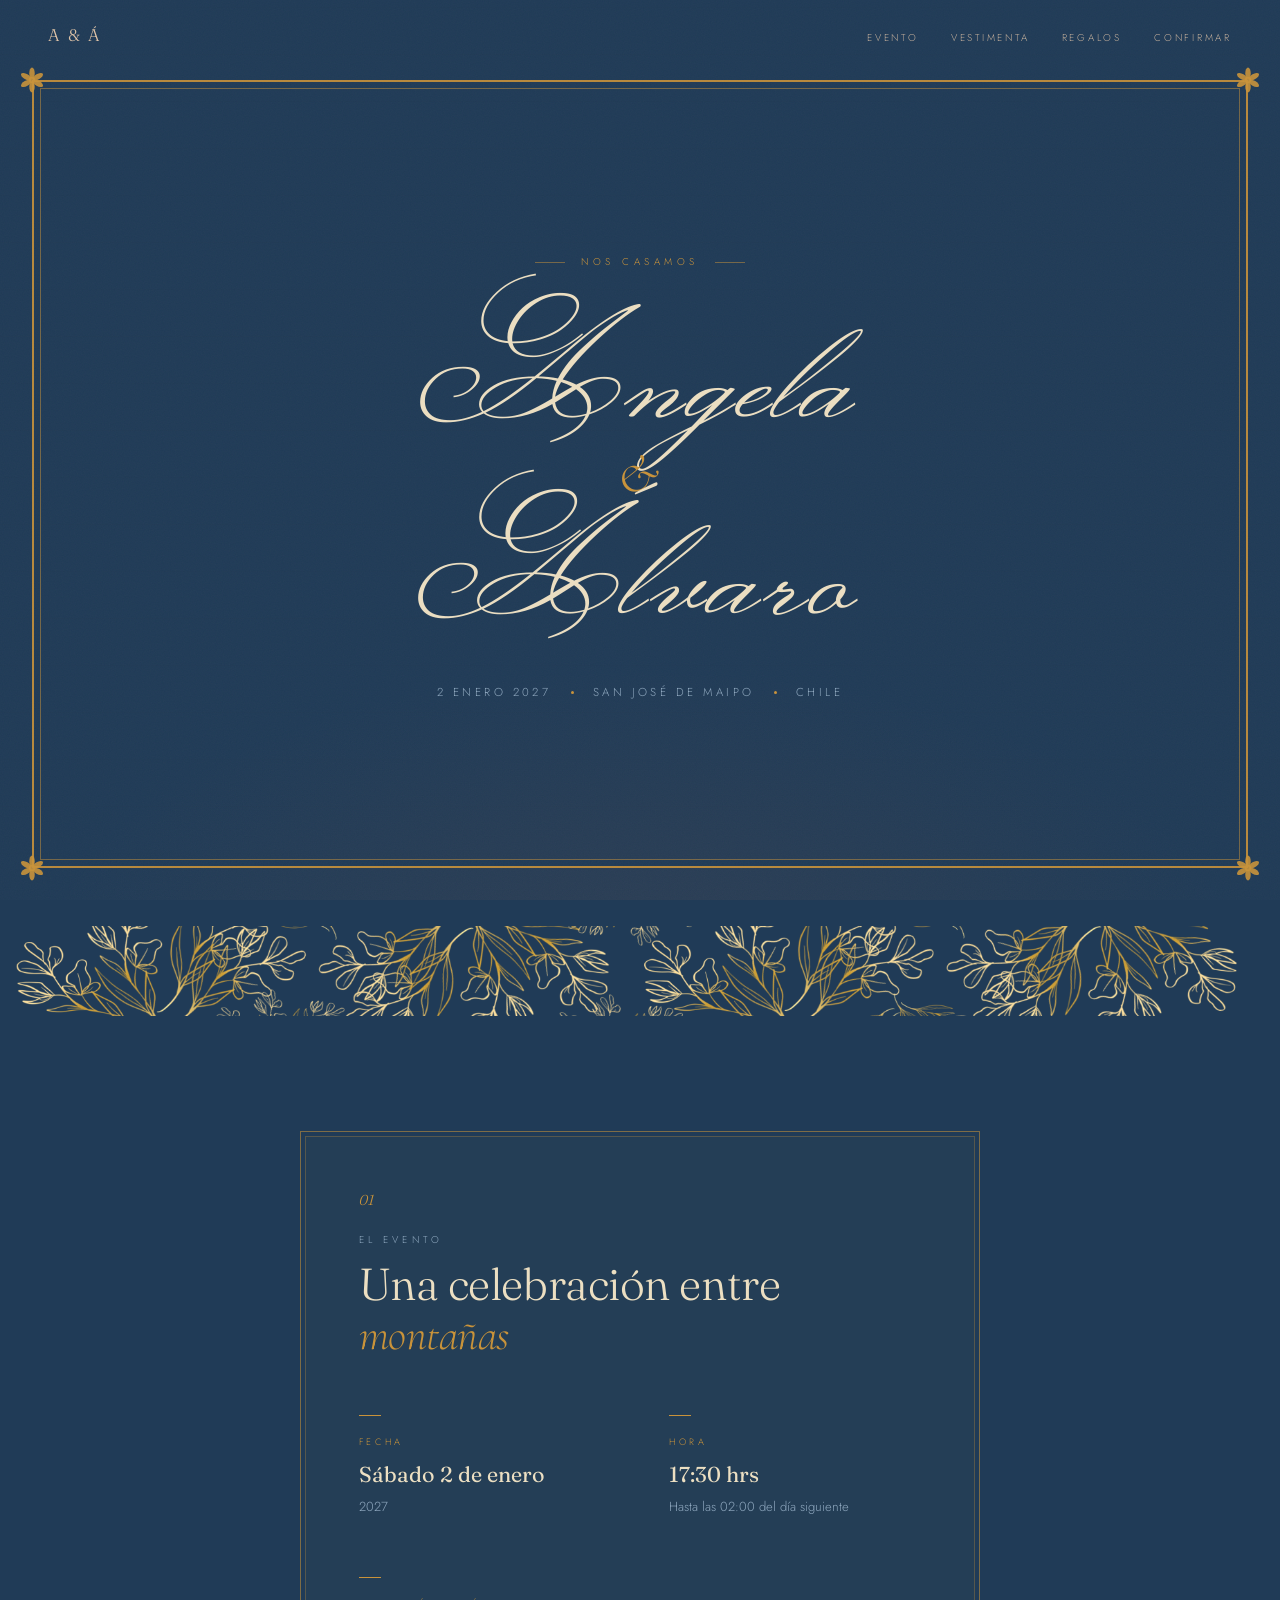
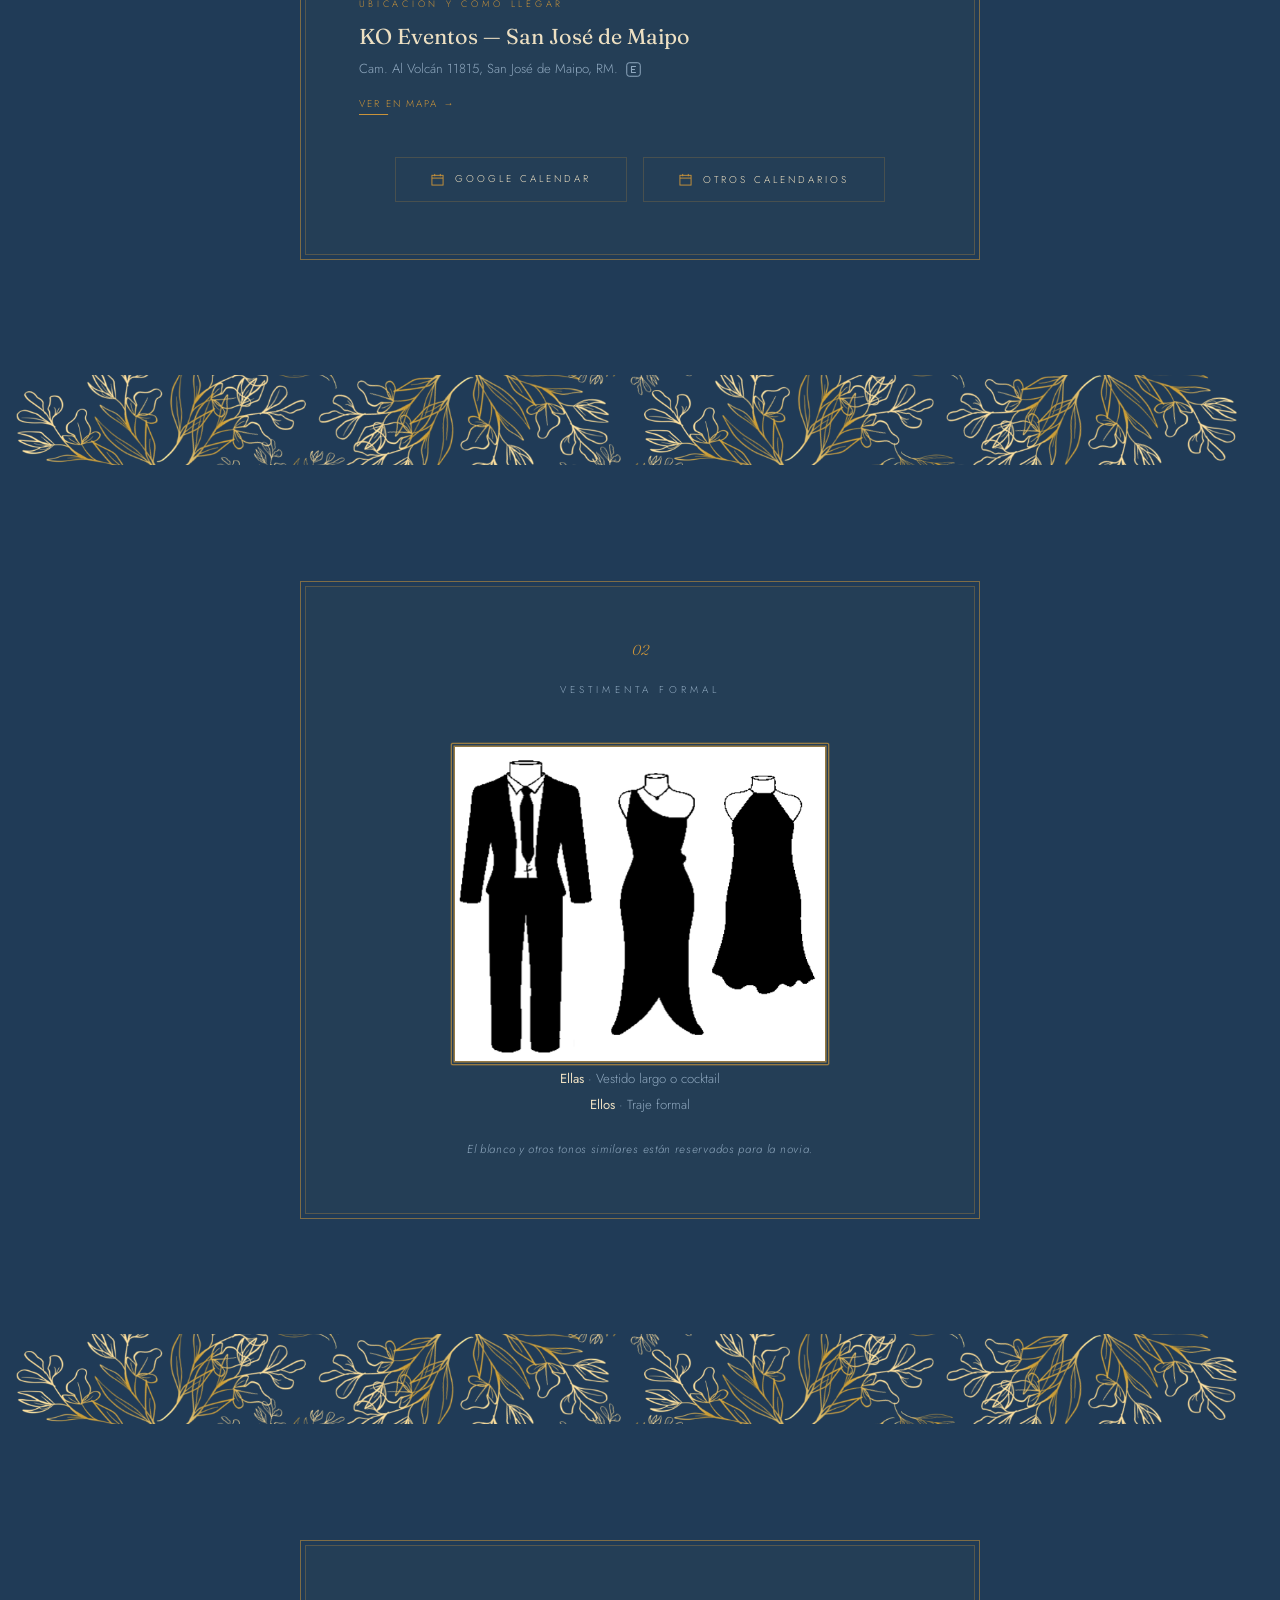
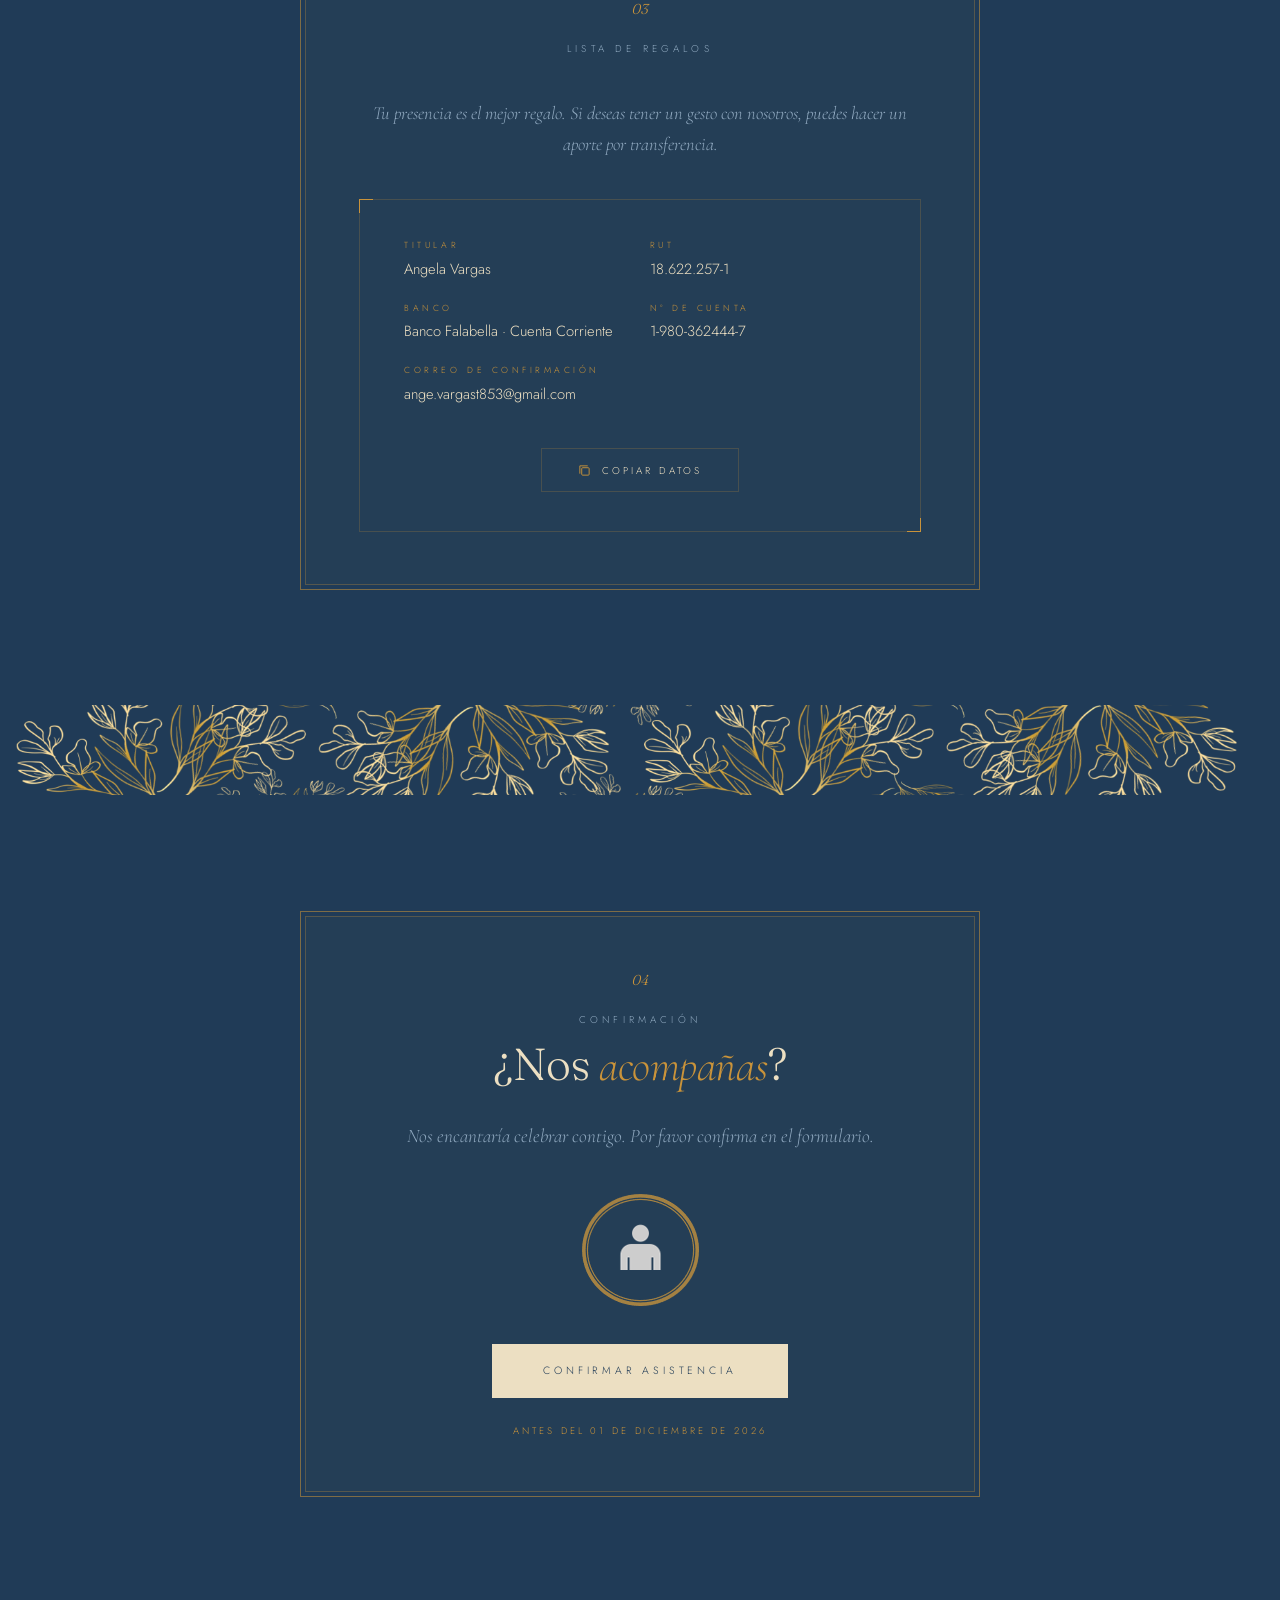
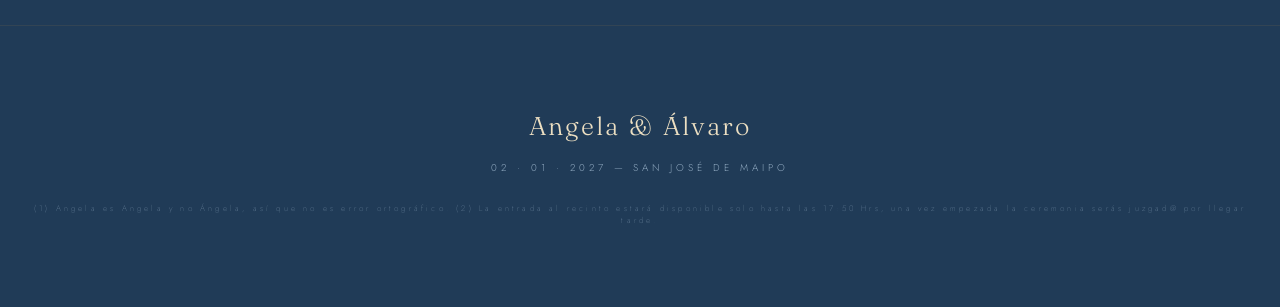
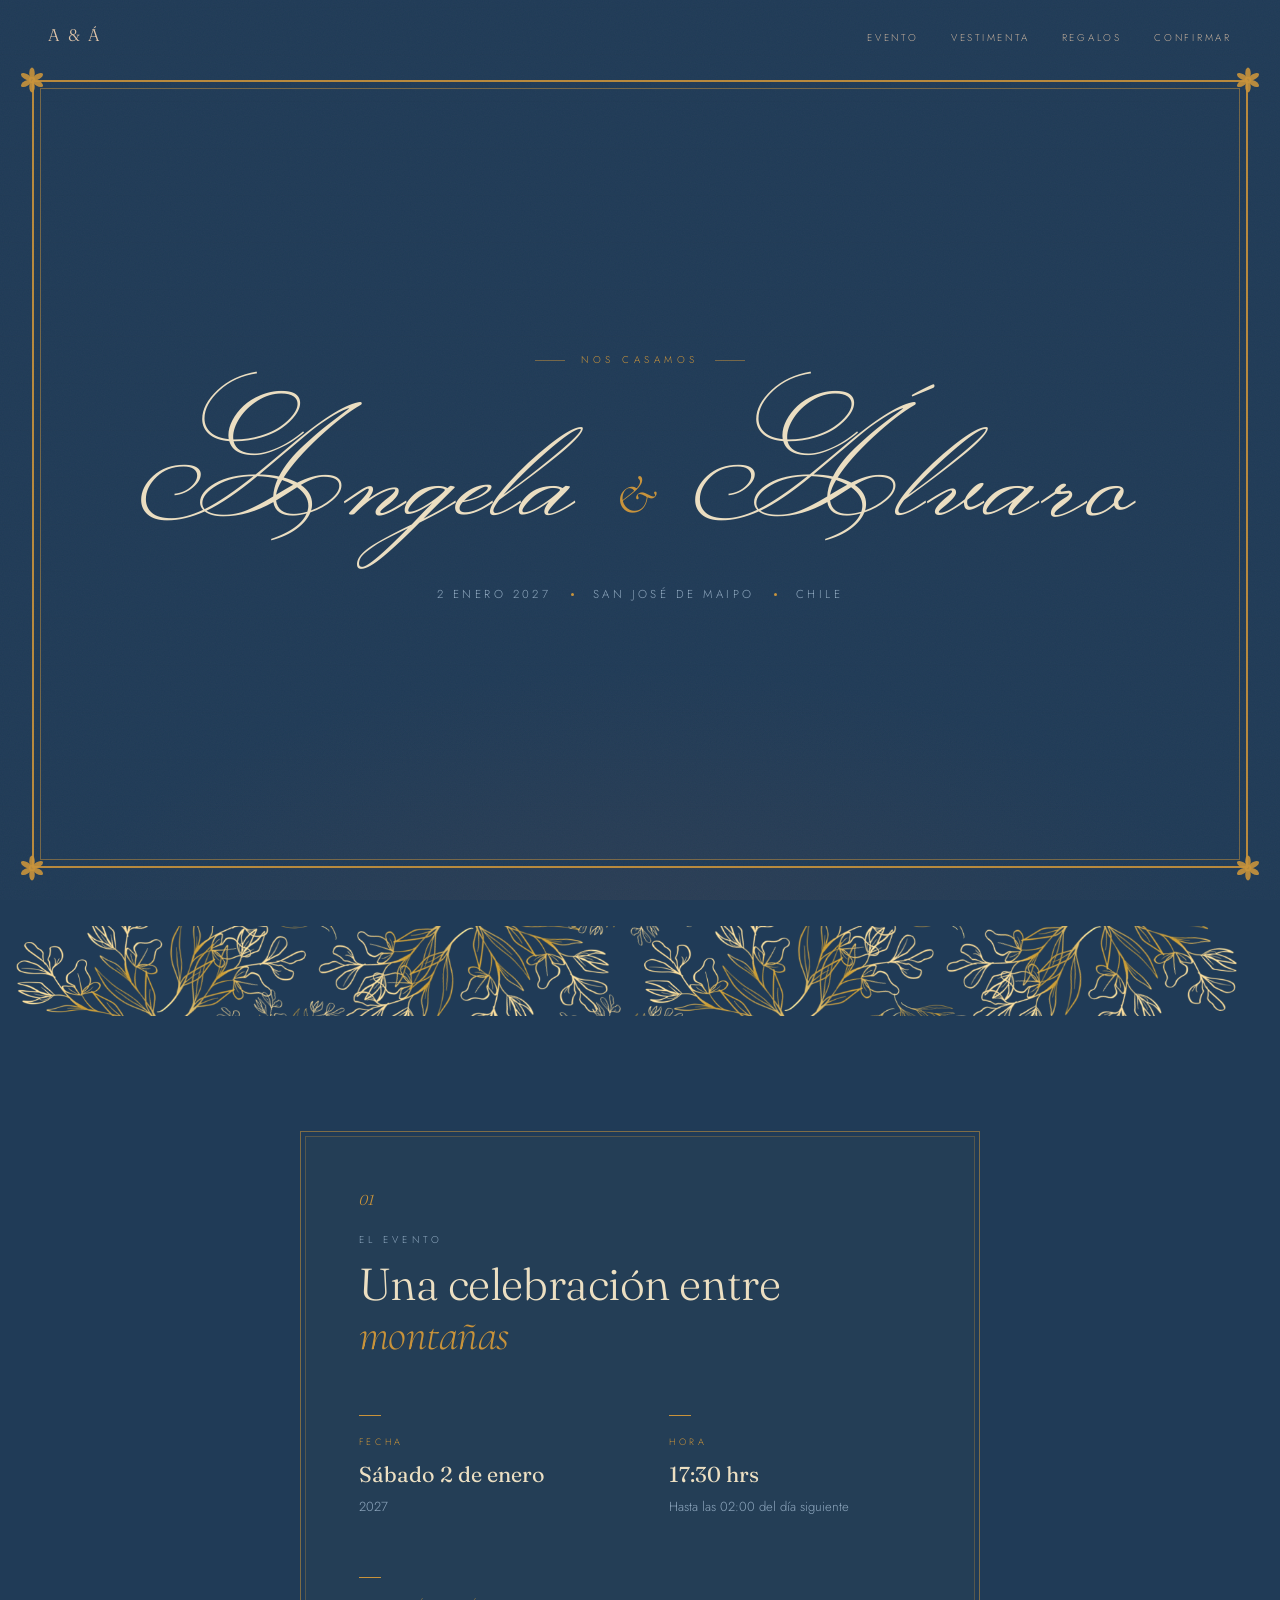
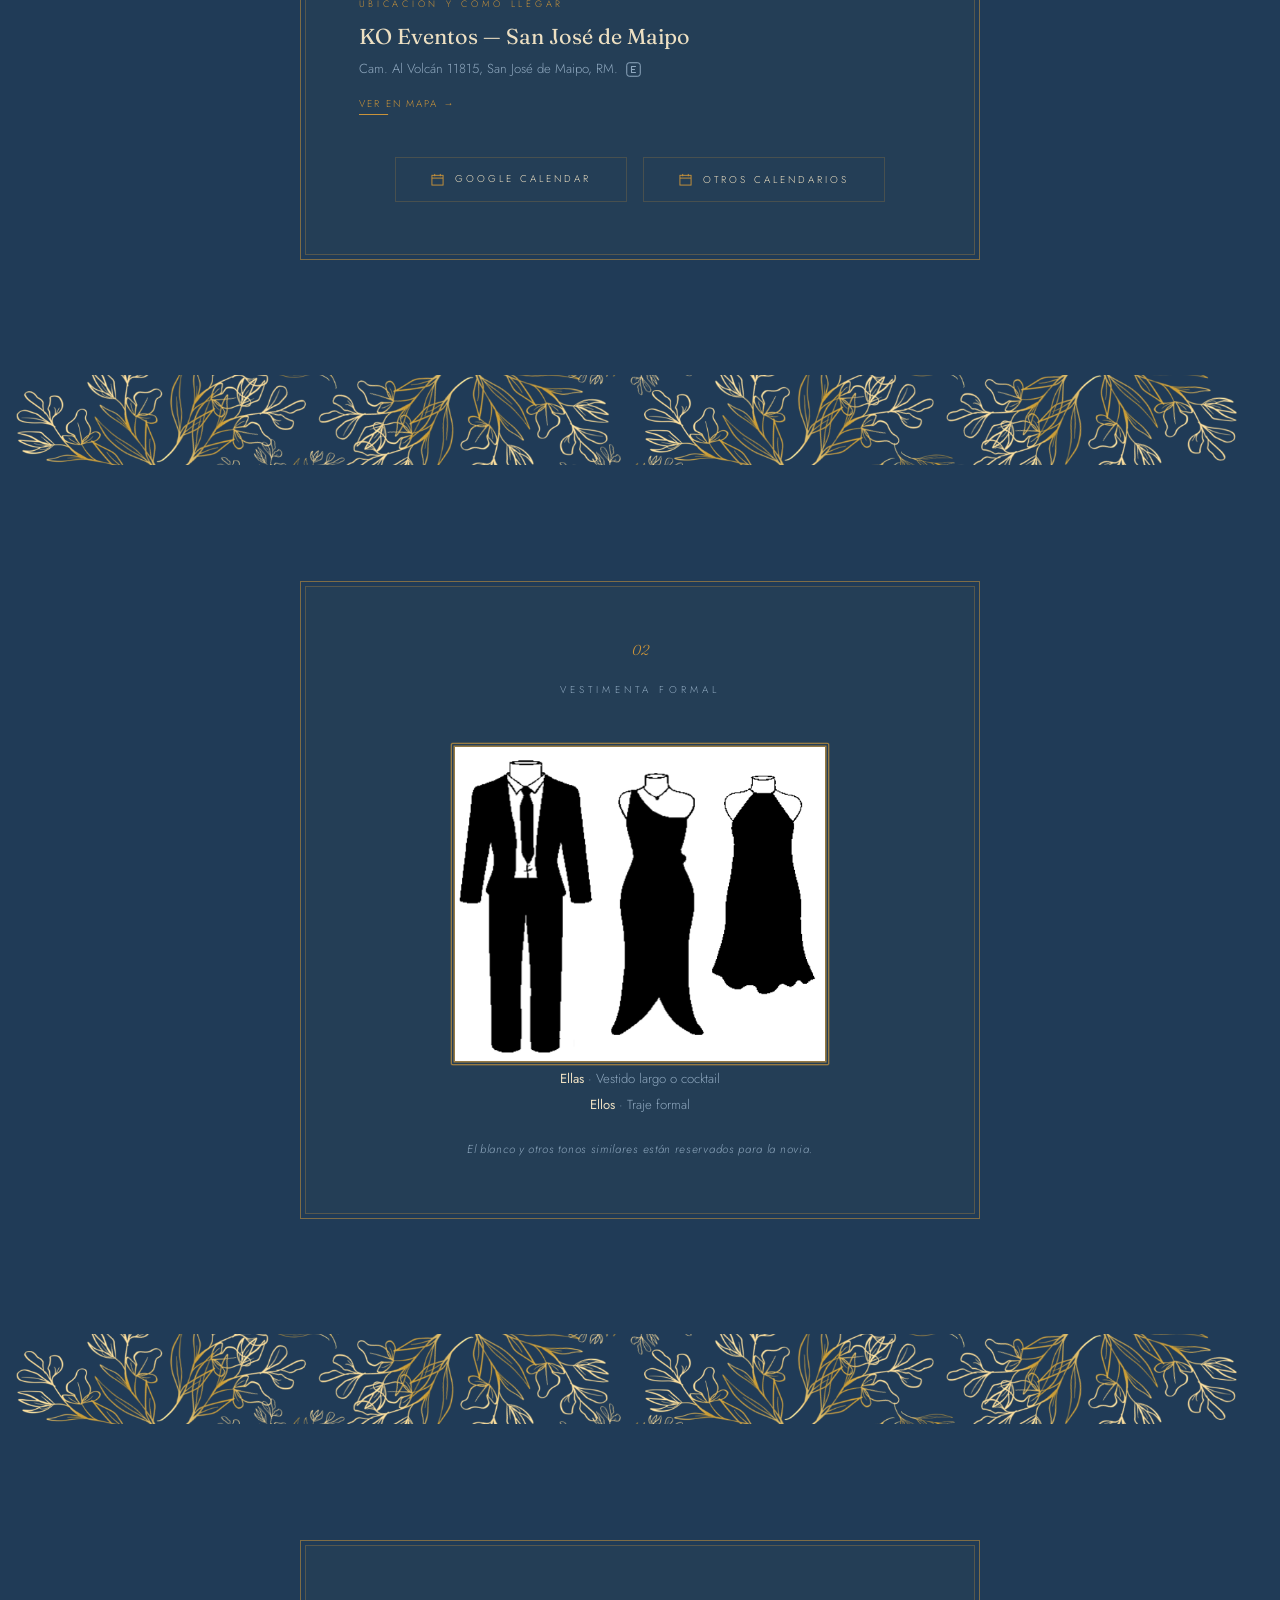
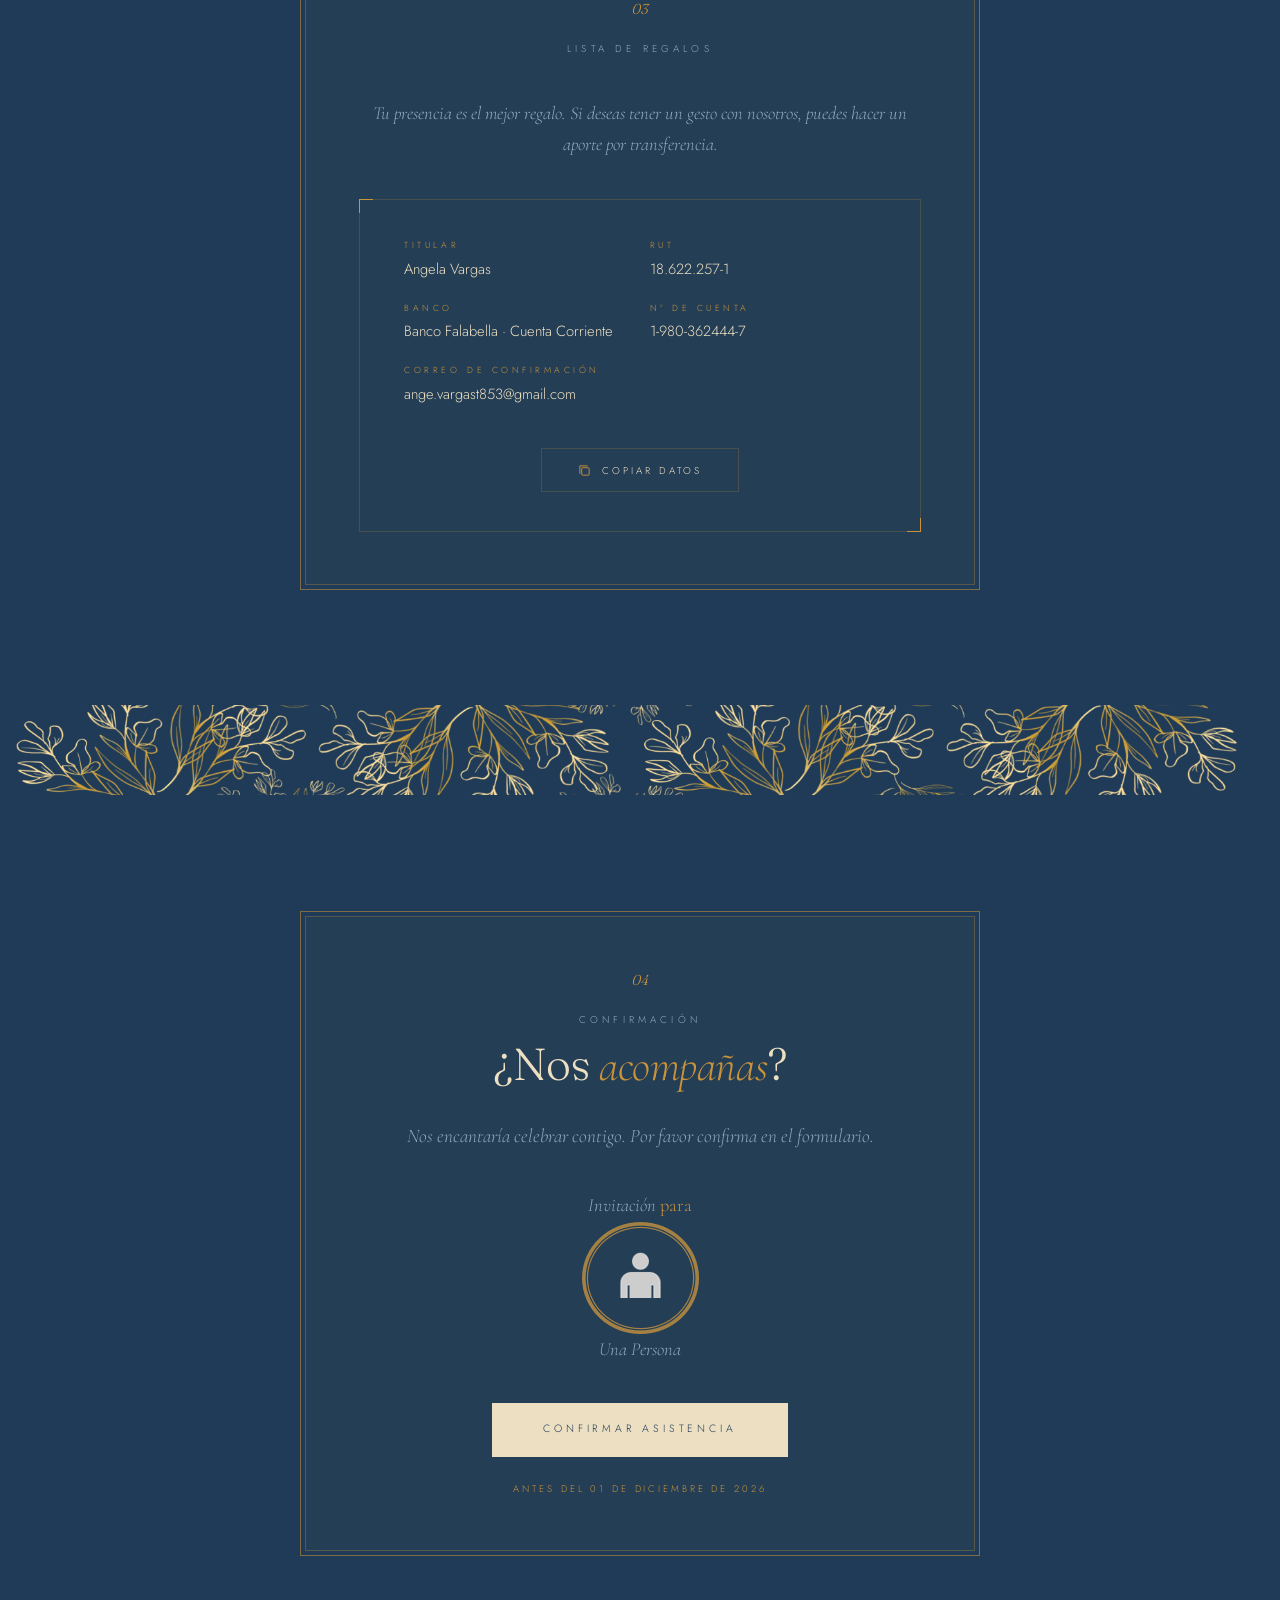
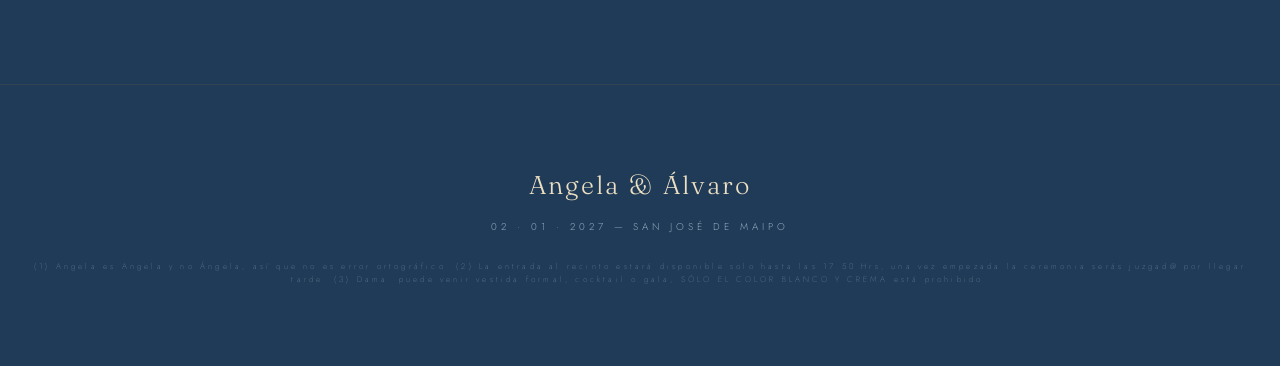
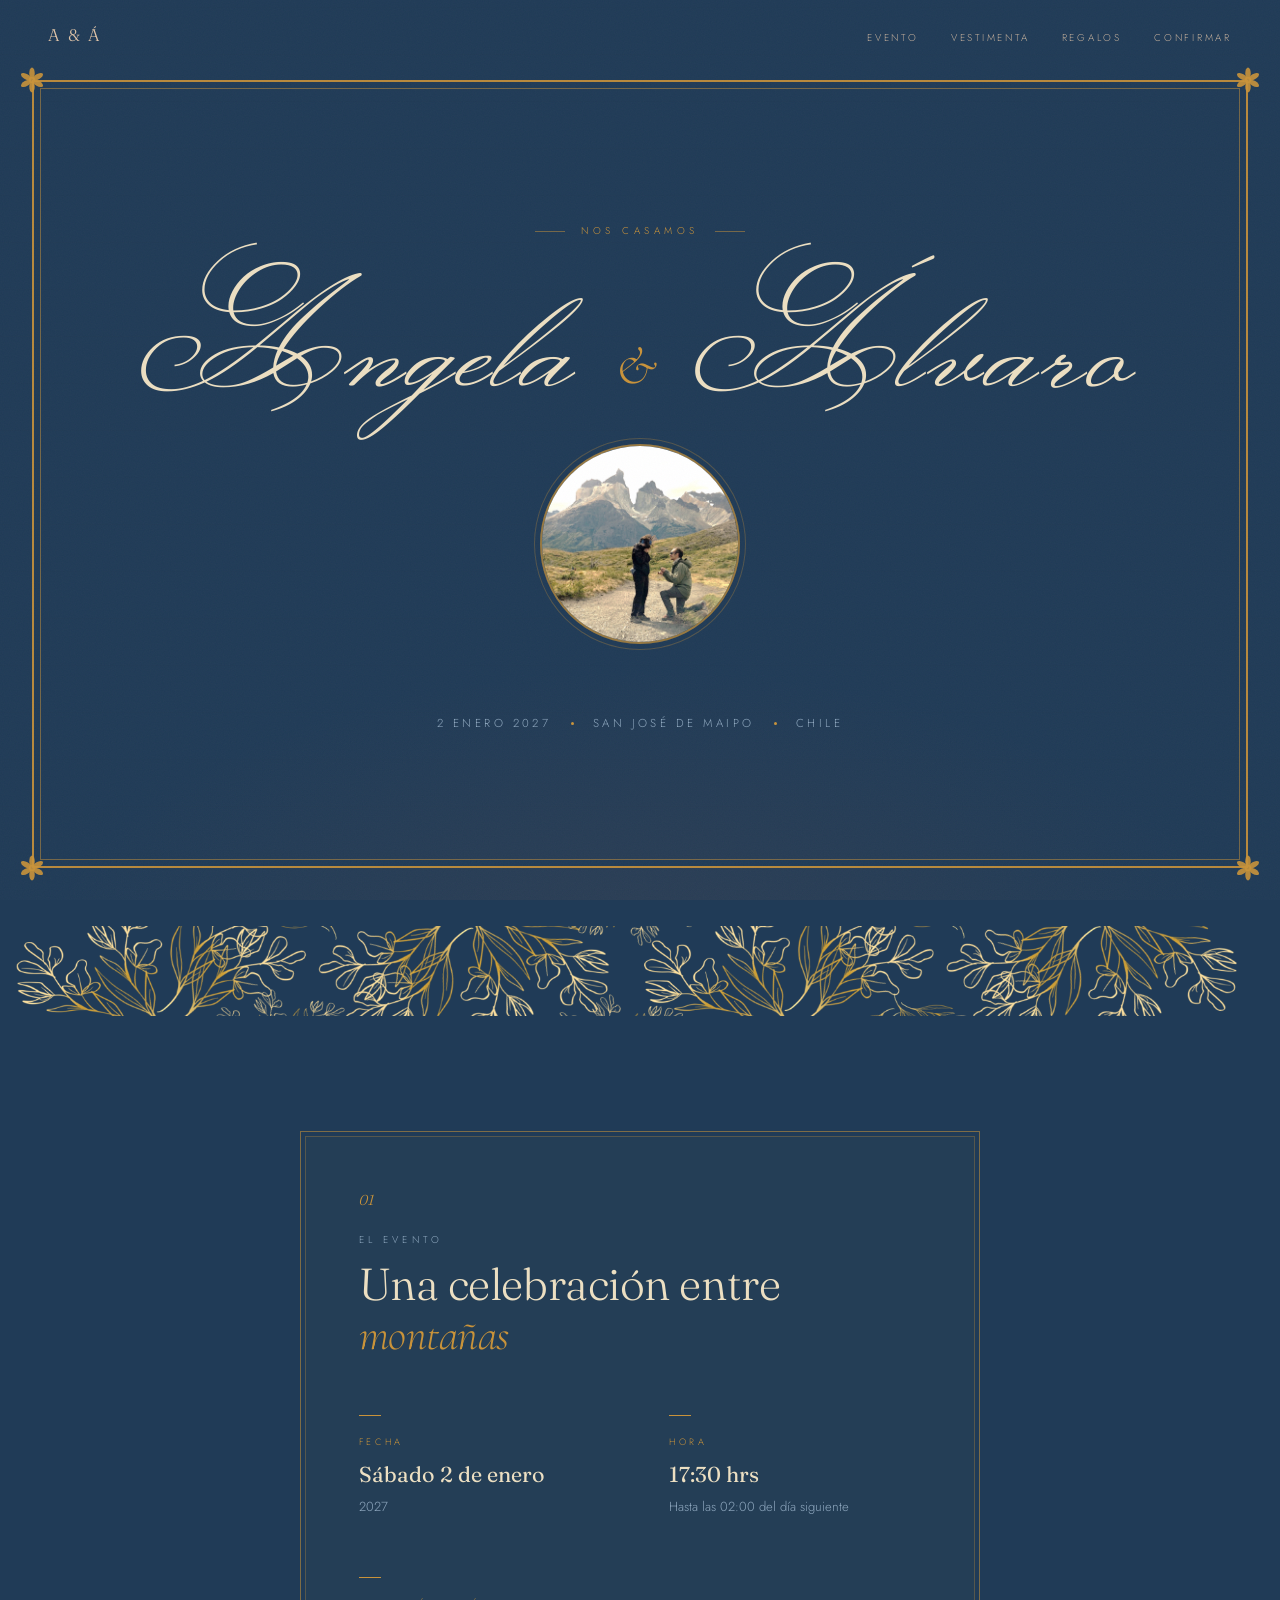
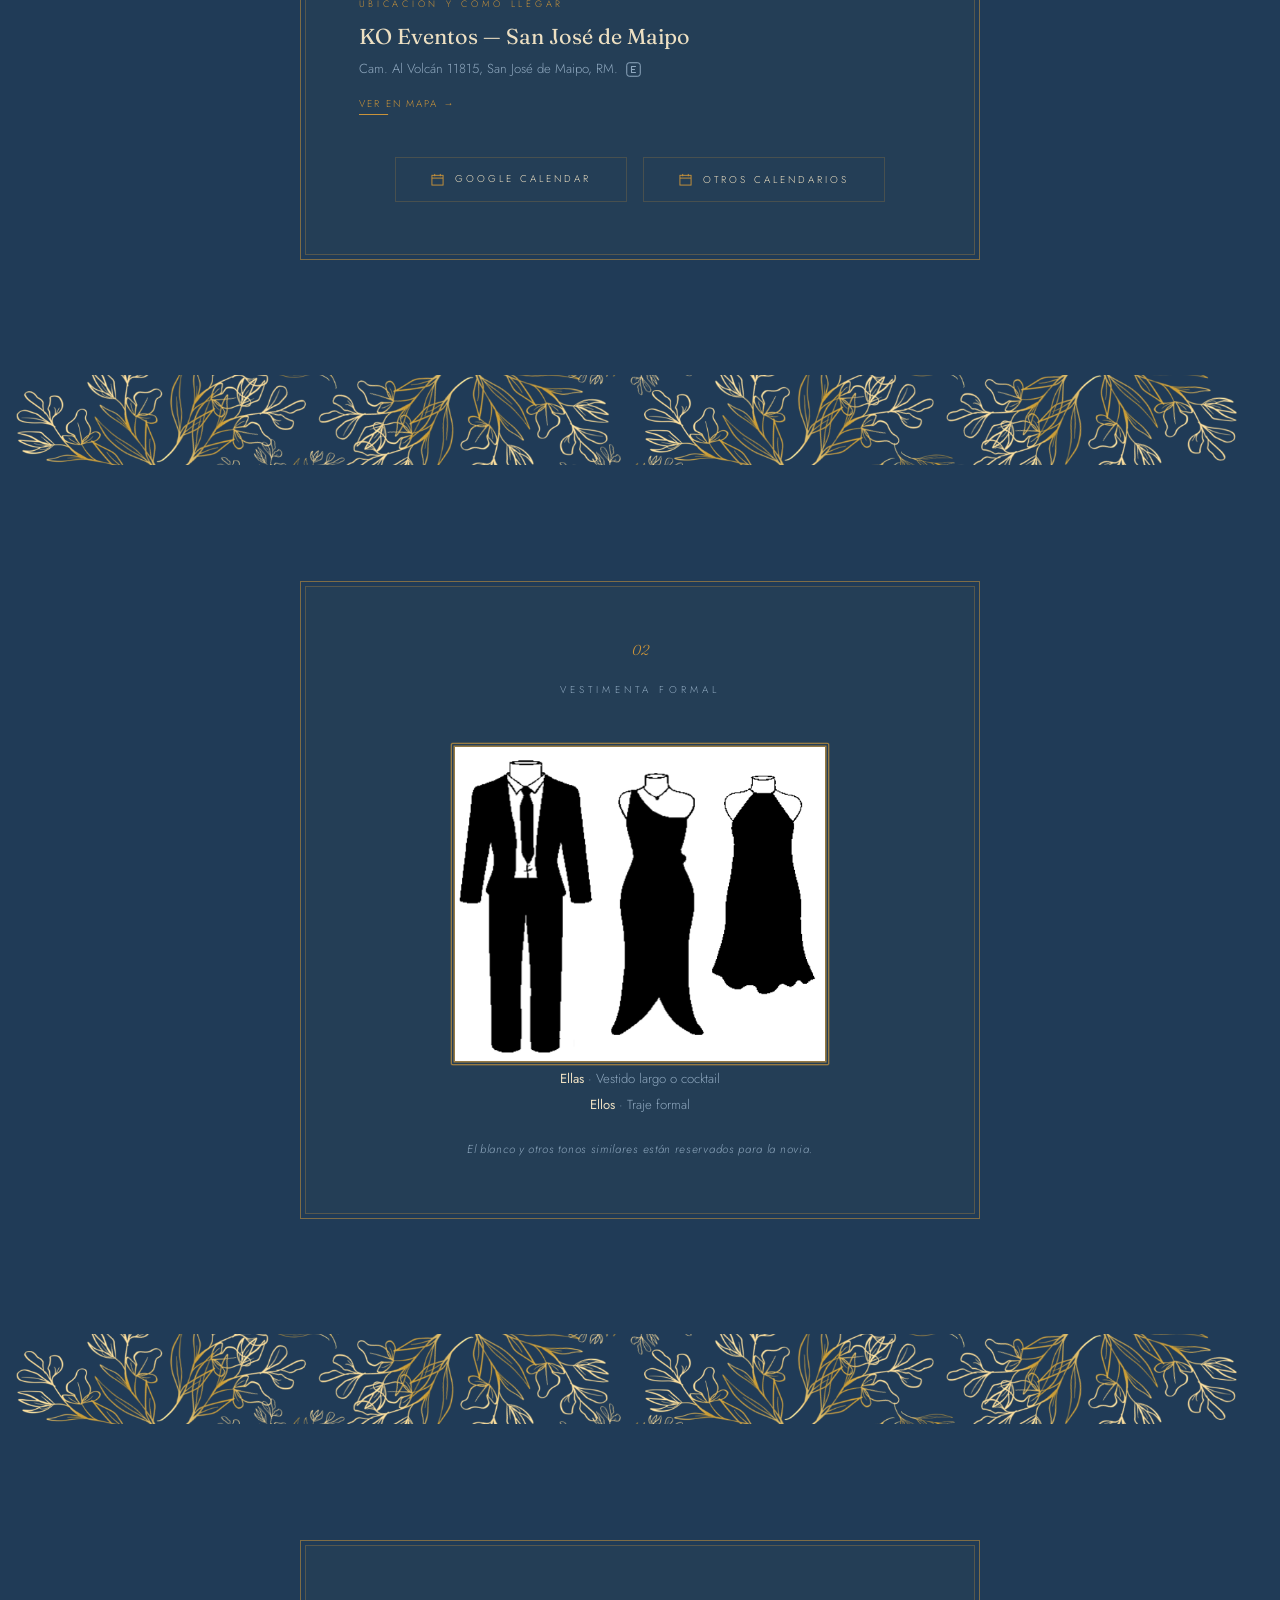
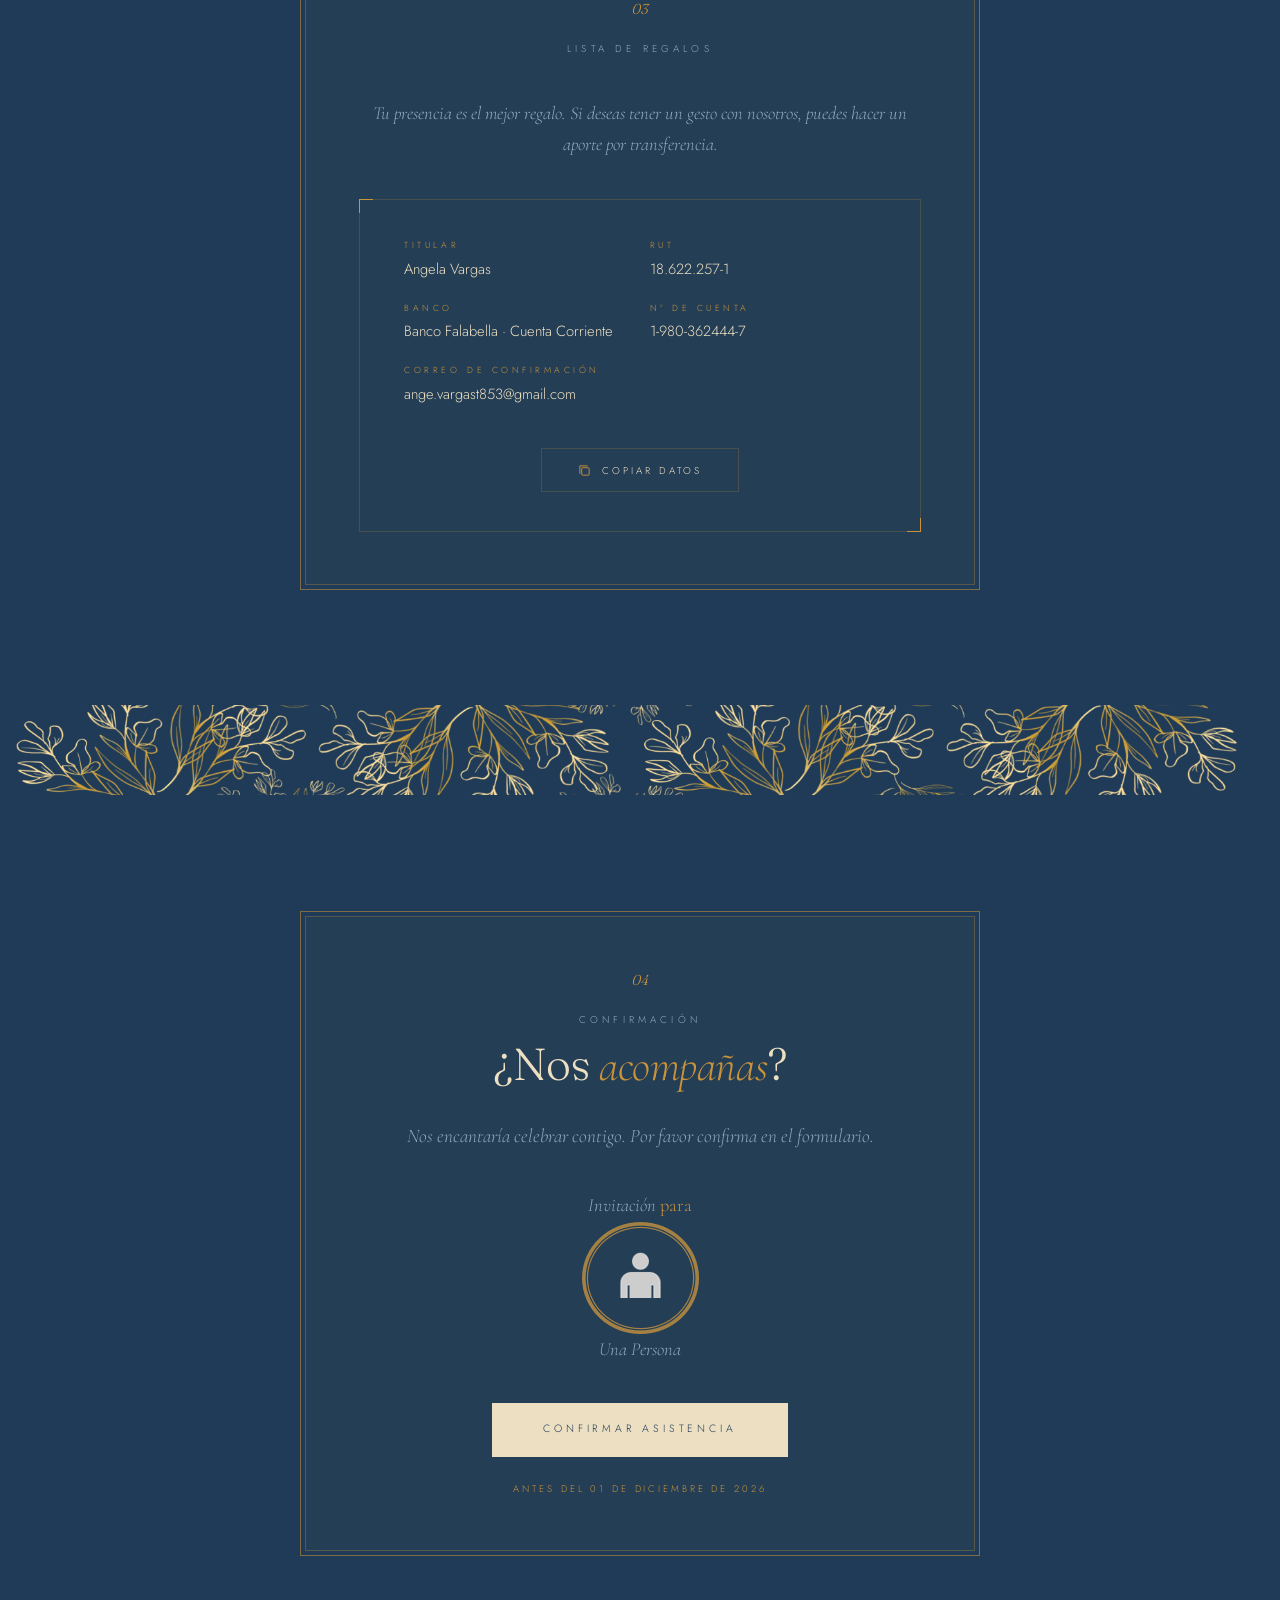
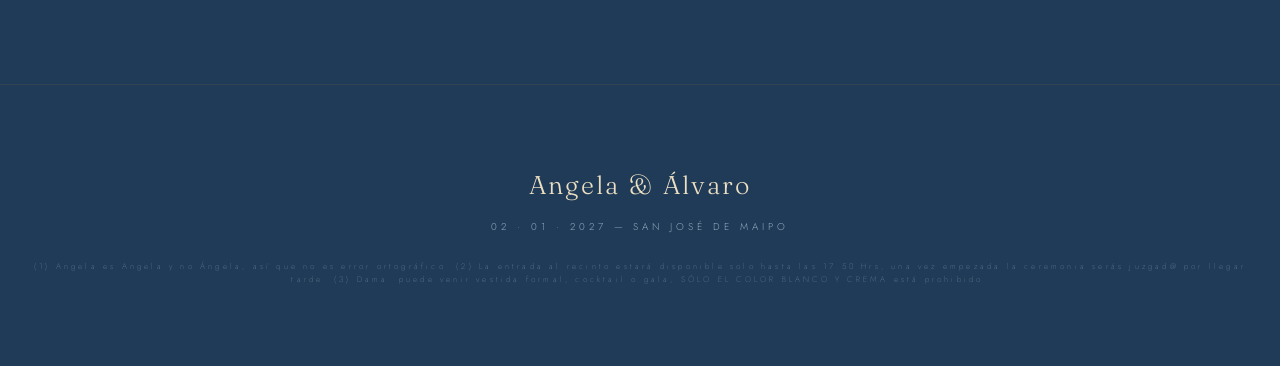
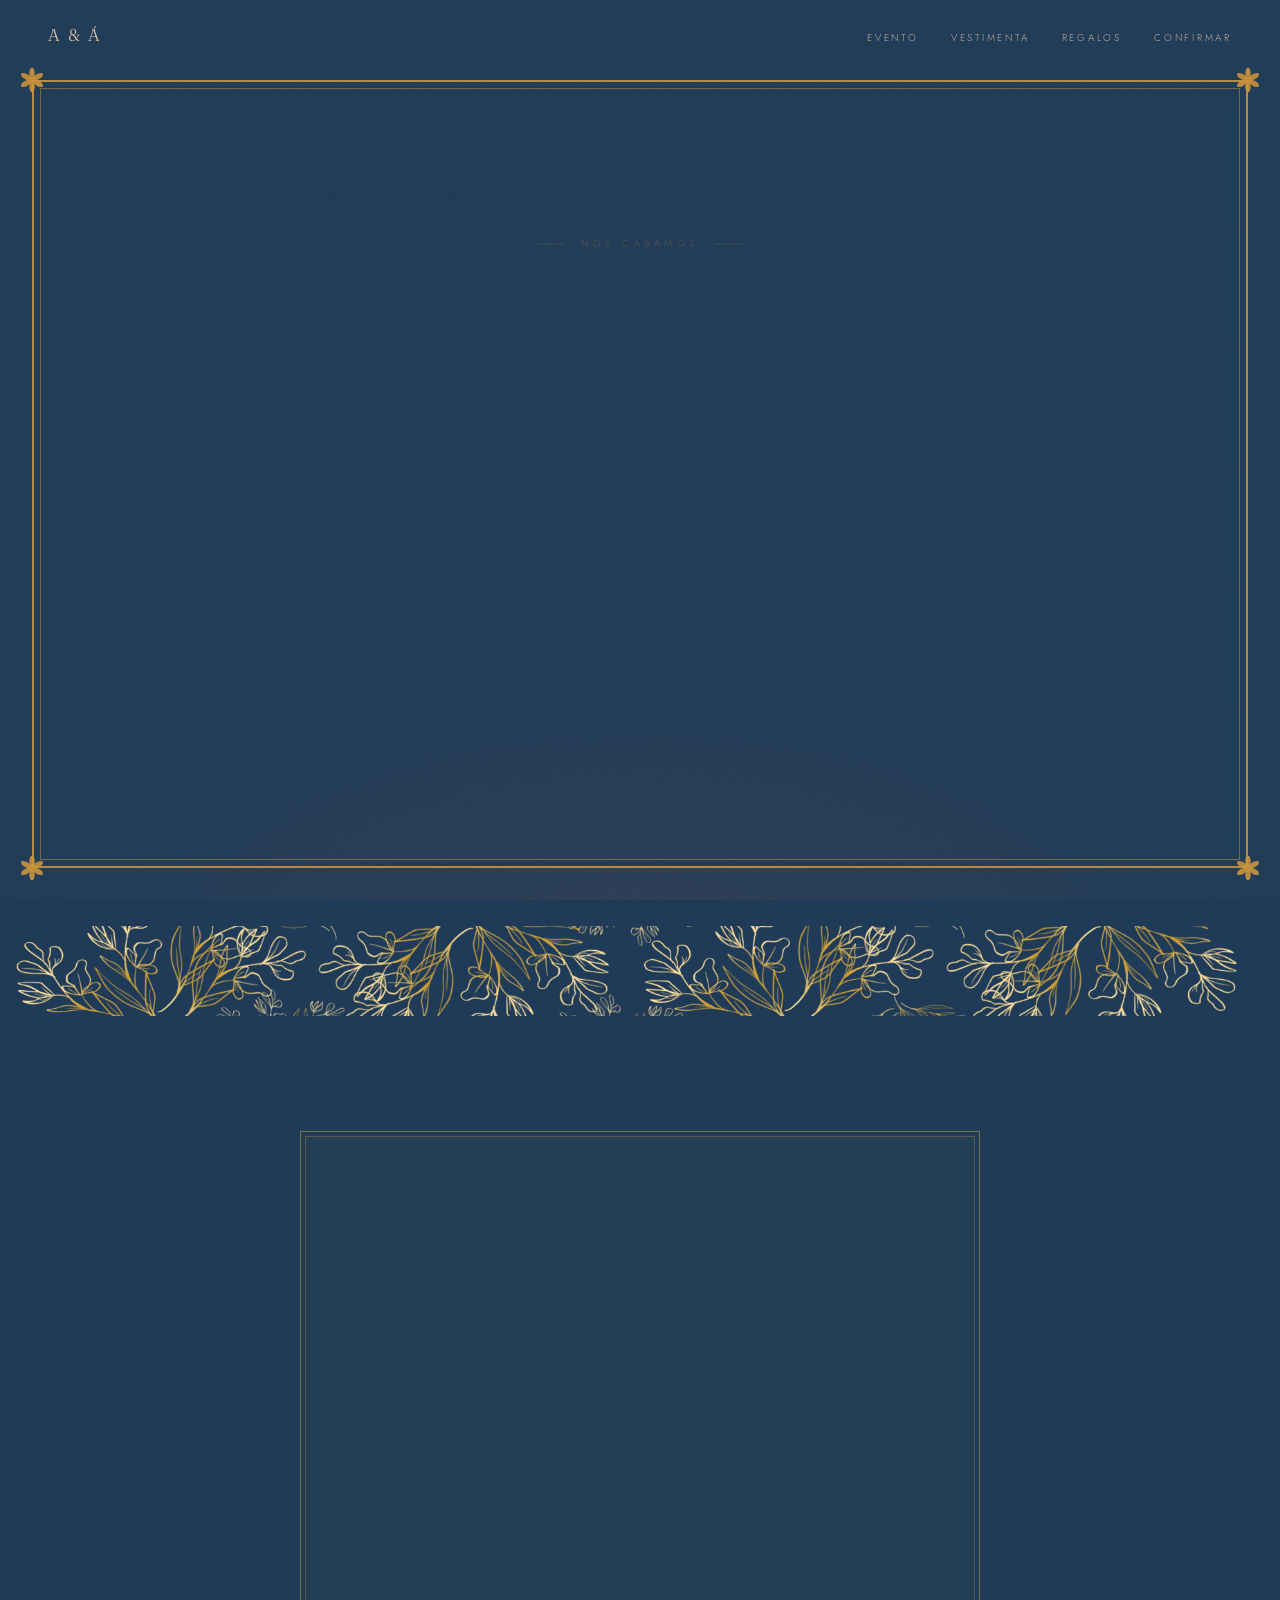
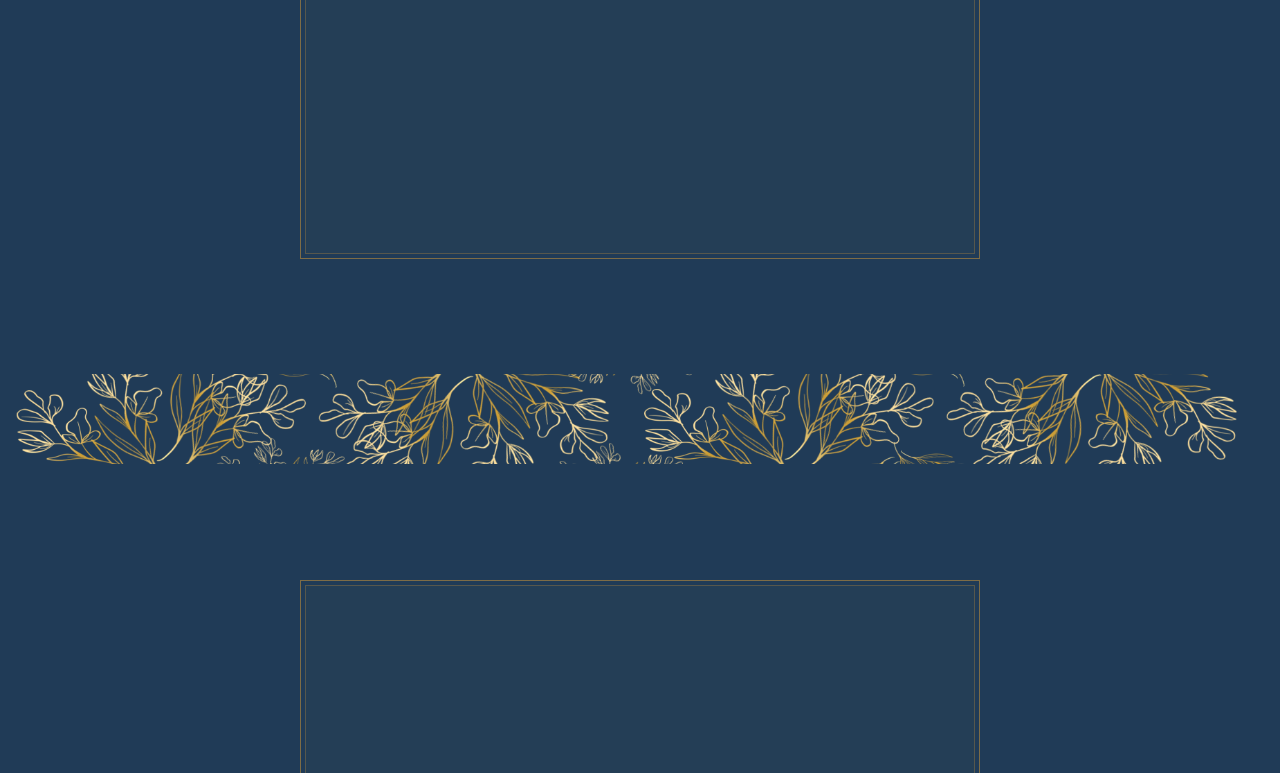
